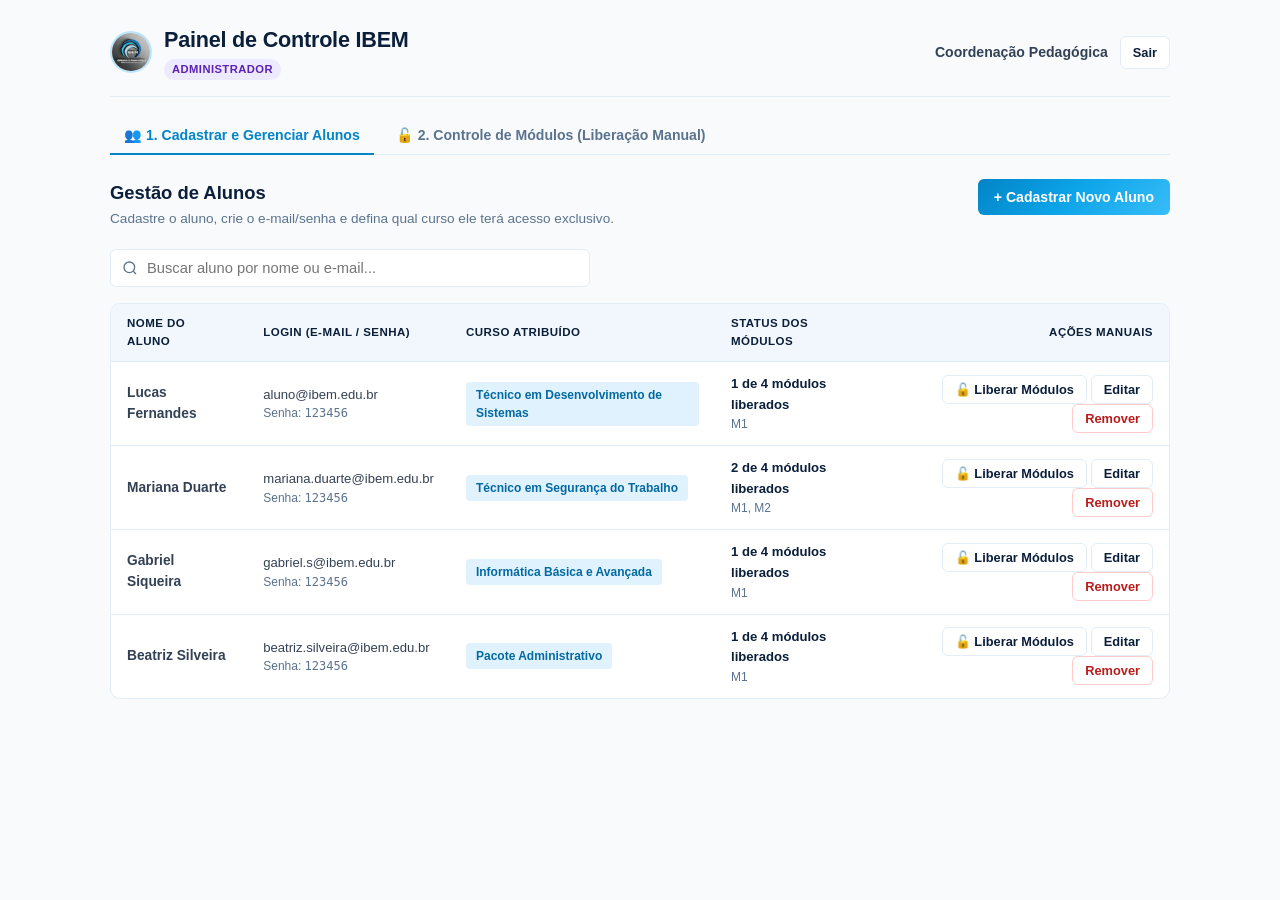
==== admin.html @ 56340902 "estrutura básica finalizada foi removida muitas partes do site. agora está mais leve. ainda e necess" ====
<!DOCTYPE html>
<html lang="pt-BR">
<head>
  <meta charset="UTF-8">
  <meta name="viewport" content="width=device-width, initial-scale=1.0">
  <title>Administração — IBEM Cursos e Profissões</title>
  <meta name="description" content="Painel de Controle e Gestão Exclusiva do Administrador IBEM.">
  <link rel="stylesheet" href="styles.css">
  <link rel="icon" type="image/jpeg" href="assets/logo-ibem.jpg">
</head>
<body>

  <!-- ESTRUTURA PRINCIPAL DO PAINEL DO ADMINISTRADOR -->
  <div class="app-layout">
    
    <!-- BARRA SUPERIOR DO SISTEMA COM LOGO E SAÍDA -->
    <header class="app-header">
      <div class="app-header-left">
        <a href="admin.html" style="display: flex; align-items: center; text-decoration: none;">
          <img src="assets/logo-ibem.jpg" alt="Logo IBEM" class="app-header-logo">
        </a>
        <div>
          <span class="app-title">Painel de Controle IBEM</span>
          <span class="role-badge role-admin">Administrador</span>
        </div>
      </div>
      <div class="app-header-right">
        <span class="user-name">Coordenação Pedagógica</span>
        <a href="index.html" class="btn btn-secondary btn-sm" title="Encerrar sessão">
          Sair
        </a>
      </div>
    </header>

    <!-- MENU DE NAVEGAÇÃO INTERNO COM APENAS AS 2 FUNÇÕES PRINCIPAIS -->
    <nav class="subnav" aria-label="Navegação Administrativa">
      <button type="button" class="subnav-tab active" data-tab="admin-alunos" id="tabAdminAlunos">
        👥 1. Cadastrar e Gerenciar Alunos
      </button>
      <button type="button" class="subnav-tab" data-tab="admin-modulos" id="tabAdminModulos">
        🔓 2. Controle de Módulos (Liberação Manual)
      </button>
    </nav>

    <!-- CONTEÚDO PRINCIPAL DO PAINEL -->
    <main class="content-body">

      <!-- ============================================================== -->
      <!-- FUNÇÃO 1: CADASTRO E GESTÃO DE ALUNOS                          -->
      <!-- ============================================================== -->
      <section class="tab-pane active" id="pane-admin-alunos" aria-labelledby="titleAlunos">
        <div class="pane-header">
          <div>
            <h2 class="pane-title" id="titleAlunos">Gestão de Alunos</h2>
            <p class="pane-desc">Cadastre o aluno, crie o e-mail/senha e defina qual curso ele terá acesso exclusivo.</p>
          </div>
          <button type="button" class="btn btn-primary" onclick="openStudentModal()" id="btnOpenNewStudent">
            + Cadastrar Novo Aluno
          </button>
        </div>

        <!-- Barra de Busca -->
        <div class="filter-bar">
          <div class="search-input-wrapper" style="max-width: 480px;">
            <svg class="search-icon" width="16" height="16" viewBox="0 0 24 24" fill="none" stroke="currentColor" stroke-width="2"><circle cx="11" cy="11" r="8"></circle><line x1="21" y1="21" x2="16.65" y2="16.65"></line></svg>
            <input type="text" class="form-input form-input-search" id="searchStudentInput" placeholder="Buscar aluno por nome ou e-mail..." oninput="filterStudents()">
          </div>
        </div>

        <!-- Tabela Limpa de Alunos -->
        <div class="table-container">
          <table class="data-table" id="studentsTable">
            <thead>
              <tr>
                <th>Nome do Aluno</th>
                <th>Login (E-mail / Senha)</th>
                <th>Curso Atribuído</th>
                <th>Status dos Módulos</th>
                <th class="text-right">Ações Manuais</th>
              </tr>
            </thead>
            <tbody id="studentsTableBody">
              <!-- Renderizado via JavaScript (app.js) -->
            </tbody>
          </table>
        </div>
      </section>

      <!-- ============================================================== -->
      <!-- FUNÇÃO 2: CONTROLE DE MÓDULOS E LIBERAÇÃO MANUAL (CADEADO)     -->
      <!-- ============================================================== -->
      <section class="tab-pane" id="pane-admin-modulos" aria-labelledby="titleModulos">
        <div class="pane-header">
          <div>
            <h2 class="pane-title" id="titleModulos">Controle Manual de Módulos</h2>
            <p class="pane-desc">
              Tire o cadeado da tela do aluno com um clique. A liberação é manual e reflete imediatamente no Dashboard do estudante.
            </p>
          </div>
          <button type="button" class="btn btn-secondary btn-sm" onclick="openLessonModal()" id="btnNewLesson">
            + Adicionar Nova Aula
          </button>
        </div>

        <!-- Grade de Liberação Manual por Aluno -->
        <div id="moduleControlContainer" class="module-control-grid">
          <!-- Renderizado via JavaScript (app.js) com botões "Liberar Módulo X para Aluno Y" -->
        </div>
      </section>

    </main>
  </div>

  <!-- MODAL: CADASTRAR OU EDITAR ALUNO (NOME, E-MAIL, SENHA E CURSO) -->
  <div class="modal-backdrop" id="studentModal" role="dialog" aria-modal="true" aria-labelledby="modalStudentTitle">
    <div class="modal-box" style="max-width: 500px;">
      <div class="modal-header">
        <h3 class="modal-title" id="modalStudentTitle">Cadastrar Novo Aluno</h3>
        <button type="button" class="btn-close" onclick="closeStudentModal()" aria-label="Fechar modal">✕</button>
      </div>
      <form id="studentForm" onsubmit="event.preventDefault(); saveStudent();">
        <input type="hidden" id="studentEditId">
        
        <div class="form-group">
          <label class="form-label" for="formStudentName">Nome Completo</label>
          <input type="text" id="formStudentName" class="form-input" required placeholder="Ex.: Lucas Fernandes da Silva">
        </div>
        
        <div class="form-group">
          <label class="form-label" for="formStudentEmail">E-mail de Acesso (Login)</label>
          <input type="email" id="formStudentEmail" class="form-input" required placeholder="Ex.: aluno@ibem.edu.br">
        </div>

        <div class="form-group">
          <label class="form-label" for="formStudentPassword">Senha de Acesso</label>
          <input type="text" id="formStudentPassword" class="form-input" required placeholder="Ex.: 123456" value="123456">
          <span style="font-size:0.75rem; color:var(--text-muted); margin-top:2px;">
            Defina uma senha simples para o aluno acessar a plataforma.
          </span>
        </div>

        <!-- SELEÇÃO OBRIGATÓRIA DO CURSO -->
        <div class="form-group">
          <label class="form-label" for="formStudentCourse">Curso que o Aluno Terá Acesso</label>
          <select id="formStudentCourse" class="form-select" onchange="onCourseSelectChanged()" required>
            <!-- Populado dinamicamente com cursos oficiais IBEM -->
          </select>
        </div>

        <!-- MÓDULOS LIBERADOS INICIALMENTE -->
        <div class="form-group">
          <label class="form-label">Módulos Liberados Inicialmente:</label>
          <div id="moduleCheckboxesContainer" class="checkboxes-module-list">
            <!-- Checkboxes dinâmicos do curso selecionado -->
          </div>
          <span style="font-size:0.75rem; color:var(--text-muted); margin-top:2px;">
            Módulos desmarcados aparecerão bloqueados com cadeado para o aluno até que você libere manualmente.
          </span>
        </div>

        <div class="modal-actions" style="margin-top:20px;">
          <button type="button" class="btn btn-secondary" onclick="closeStudentModal()">Cancelar</button>
          <button type="submit" class="btn btn-primary" id="btnSaveStudent">Salvar Matrícula</button>
        </div>
      </form>
    </div>
  </div>

  <!-- MODAL: ADICIONAR NOVA AULA (ADMIN) -->
  <div class="modal-backdrop" id="lessonModal" role="dialog" aria-modal="true" aria-labelledby="modalLessonTitle">
    <div class="modal-box" style="max-width: 460px;">
      <div class="modal-header">
        <h3 class="modal-title" id="modalLessonTitle">Adicionar Nova Aula</h3>
        <button type="button" class="btn-close" onclick="closeLessonModal()" aria-label="Fechar modal">✕</button>
      </div>
      <form id="lessonForm" onsubmit="event.preventDefault(); saveLesson();">
        <div class="form-group">
          <label class="form-label" for="formLessonCourse">Curso:</label>
          <select id="formLessonCourse" class="form-select" required>
            <!-- Populado dinamicamente -->
          </select>
        </div>
        <div class="form-group">
          <label class="form-label" for="formLessonModule">Módulo do Curso:</label>
          <select id="formLessonModule" class="form-select" required>
            <option value="1">Módulo 1</option>
            <option value="2">Módulo 2</option>
            <option value="3">Módulo 3</option>
            <option value="4">Módulo 4</option>
          </select>
        </div>
        <div class="form-group">
          <label class="form-label" for="formLessonTitle">Título da Aula:</label>
          <input type="text" id="formLessonTitle" class="form-input" required placeholder="Ex.: Aula 5: Técnicas Avançadas e Prática">
        </div>
        <div class="form-group">
          <label class="form-label" for="formLessonDuration">Duração Estimada:</label>
          <input type="text" id="formLessonDuration" class="form-input" required placeholder="Ex.: 20 min" value="20 min">
        </div>
        <div class="modal-actions">
          <button type="button" class="btn btn-secondary" onclick="closeLessonModal()">Cancelar</button>
          <button type="submit" class="btn btn-primary">Cadastrar Aula</button>
        </div>
      </form>
    </div>
  </div>

  <!-- TOAST / NOTIFICAÇÃO -->
  <div class="toast-container" id="toastContainer" aria-live="polite"></div>

  <script src="app.js"></script>
</body>
</html>
---- styles.css ----
/* ==========================================================================
   DESIGN SYSTEM OFICIAL — IBEM CURSOS E PROFISSÕES
   "Pensou em cursos, pense IBEM, faça IBEM"
   Cores: Azul Oceano (#0284c7), Azul Ciano (#0ea5e9), Azul Gelo (#e0f2fe),
   Grafite Metálico (#1e293b) e Branco Puro (#ffffff).
   Foco rigoroso: Usabilidade, Legibilidade, Minimalismo e Fundos Limpos.
   ========================================================================== */

:root {
  /* Paleta Oficial Extraída da Logo IBEM */
  --ibem-navy: #0b1f3a;            /* Títulos de alta ênfase (azul meia-noite profundo) */
  --ibem-blue-deep: #0369a1;       /* Arco externo: Azul oceano intenso */
  --ibem-blue-primary: #0284c7;    /* Azul principal das ações e marca */
  --ibem-blue-cyan: #0ea5e9;       /* Arco intermediário: Ciano vibrante */
  --ibem-blue-light: #38bdf8;      /* Arco interno: Azul celeste límpido */
  --ibem-blue-ice: #e0f2fe;        /* Fundo de tags e destaques suaves */
  --ibem-blue-subtle: #f0f7fd;     /* Fundo de seções e tabelas */
  
  /* Gradiente das 3 Ondas da Logo IBEM */
  --ibem-gradient: linear-gradient(135deg, #0284c7 0%, #0ea5e9 50%, #38bdf8 100%);
  --ibem-gradient-subtle: linear-gradient(180deg, #f0f7fd 0%, #ffffff 100%);

  /* Superfícies e Fundos Limpos */
  --bg-page: #f8fafc;              /* Fundo geral neutro e limpo */
  --bg-surface: #ffffff;           /* Superfície de cards e caixas */
  --bg-subtle: #f1f7fc;            /* Fundo suave para descanso visual */
  --bg-hover: #e2effa;
  
  /* Bordas Sutis */
  --border-light: #e1edf7;         /* Linhas finas e discretas */
  --border-focus: #0284c7;         /* Borda de foco nos campos */
  --border-active: #bae6fd;

  /* Escala Tipográfica de Alto Contraste */
  --text-main: #0c2340;            /* Leitura de alto contraste */
  --text-body: #334155;            /* Texto corrido sem fadiga ocular */
  --text-muted: #5b738e;           /* Metadados e legendas */
  --text-light: #94a3b8;

  /* Cores de Ação e Feedback */
  --color-primary: #0284c7;
  --color-primary-hover: #0369a1;
  --color-action: #0ea5e9;
  
  --color-success: #059669;
  --color-success-bg: #ecfdf5;
  --color-success-border: #a7f3d0;

  --color-warning: #b45309;
  --color-warning-bg: #fffbeb;
  --color-warning-border: #fde68a;

  --color-danger: #b91c1c;
  --color-danger-bg: #fef2f2;
  --color-danger-border: #fecaca;

  /* Espaçamentos e Geometria */
  --radius-sm: 4px;
  --radius-md: 6px;
  --radius-lg: 10px;
  --radius-full: 9999px;

  /* Tipografia */
  --font-sans: -apple-system, BlinkMacSystemFont, "Segoe UI", Roboto, "Helvetica Neue", Arial, sans-serif;
  --font-mono: ui-monospace, SFMono-Regular, Menlo, Monaco, Consolas, monospace;
}

/* Reset e Configuração Básica */
*, *::before, *::after {
  box-sizing: border-box;
  margin: 0;
  padding: 0;
}

body {
  font-family: var(--font-sans);
  background-color: var(--bg-page);
  color: var(--text-body);
  line-height: 1.5;
  min-height: 100vh;
  -webkit-font-smoothing: antialiased;
  -moz-osx-font-smoothing: grayscale;
}

/* ==========================================================================
   1. PÁGINA DE LOGIN (INDEX.HTML)
   ========================================================================== */
.login-page-body {
  display: flex;
  align-items: center;
  justify-content: center;
  background: radial-gradient(circle at 50% 30%, #f0f7fe 0%, #f8fafc 70%);
}

.login-wrapper {
  display: flex;
  align-items: center;
  justify-content: center;
  width: 100%;
  padding: 32px 16px;
}

.login-card {
  width: 100%;
  max-width: 400px;
  background-color: var(--bg-surface);
  border: 1px solid var(--border-light);
  border-radius: var(--radius-lg);
  padding: 36px 32px;
  box-shadow: 0 8px 24px rgba(2, 132, 199, 0.06);
}

.login-header {
  margin-bottom: 24px;
  text-align: center;
}

.login-logo-wrapper {
  display: inline-flex;
  align-items: center;
  justify-content: center;
  margin-bottom: 12px;
}

.login-logo-img {
  width: 96px;
  height: 96px;
  border-radius: 50%;
  object-fit: cover;
  border: 3px solid #ffffff;
  box-shadow: 0 4px 14px rgba(2, 132, 199, 0.15);
}

.brand-subtitle-tag {
  display: inline-block;
  font-size: 0.72rem;
  font-weight: 700;
  letter-spacing: 0.1em;
  text-transform: uppercase;
  color: var(--ibem-blue-deep);
  background-color: var(--ibem-blue-ice);
  padding: 3px 10px;
  border-radius: var(--radius-full);
  margin-bottom: 8px;
}

.login-title {
  font-size: 1.35rem;
  font-weight: 700;
  color: var(--ibem-navy);
  letter-spacing: -0.02em;
  margin-bottom: 4px;
}

.login-slogan {
  font-size: 0.8rem;
  font-style: italic;
  color: var(--text-muted);
}

.login-form {
  display: flex;
  flex-direction: column;
  gap: 16px;
}

.form-group {
  display: flex;
  flex-direction: column;
  gap: 6px;
}

.label-with-link {
  display: flex;
  justify-content: space-between;
  align-items: center;
}

.form-label {
  font-size: 0.84rem;
  font-weight: 600;
  color: var(--text-main);
}

.form-input {
  width: 100%;
  padding: 10px 14px;
  font-size: 0.92rem;
  font-family: inherit;
  color: var(--text-main);
  background-color: #ffffff;
  border: 1px solid var(--border-light);
  border-radius: var(--radius-md);
  transition: border-color 0.15s ease, box-shadow 0.15s ease;
}

.form-input:focus {
  outline: none;
  border-color: var(--ibem-blue-primary);
  box-shadow: 0 0 0 3px rgba(2, 132, 199, 0.15);
}

.form-select {
  padding: 9px 12px;
  font-size: 0.88rem;
  font-family: inherit;
  color: var(--text-main);
  background-color: #ffffff;
  border: 1px solid var(--border-light);
  border-radius: var(--radius-md);
  cursor: pointer;
}

.form-select:focus {
  outline: none;
  border-color: var(--ibem-blue-primary);
}

.text-link {
  font-size: 0.78rem;
  color: var(--ibem-blue-primary);
  text-decoration: none;
  font-weight: 500;
}

.text-link:hover {
  color: var(--ibem-blue-deep);
  text-decoration: underline;
}

/* ==========================================================================
   BOTÕES GLOBAIS
   ========================================================================== */
.btn {
  display: inline-flex;
  align-items: center;
  justify-content: center;
  gap: 8px;
  padding: 10px 16px;
  font-size: 0.88rem;
  font-weight: 600;
  border-radius: var(--radius-md);
  cursor: pointer;
  border: 1px solid transparent;
  transition: all 0.15s ease;
  font-family: inherit;
  text-decoration: none;
}

.btn-primary {
  background: var(--ibem-gradient);
  color: #ffffff;
  border: none;
}

.btn-primary:hover:not(:disabled) {
  background: linear-gradient(135deg, #0369a1 0%, #0284c7 60%, #0ea5e9 100%);
  box-shadow: 0 3px 10px rgba(2, 132, 199, 0.3);
}

.btn-primary:disabled {
  background: #cbd5e1;
  color: #64748b;
  cursor: not-allowed;
  box-shadow: none;
}

.btn-secondary {
  background-color: #ffffff;
  color: var(--ibem-navy);
  border-color: var(--border-light);
}

.btn-secondary:hover {
  background-color: var(--bg-subtle);
  border-color: var(--border-active);
  color: var(--ibem-blue-deep);
}

.btn-sm {
  padding: 6px 12px;
  font-size: 0.8rem;
}

.btn-block {
  width: 100%;
}

.btn-danger-outline {
  background-color: transparent;
  color: var(--color-danger);
  border-color: var(--color-danger-border);
}

.btn-danger-outline:hover {
  background-color: var(--color-danger-bg);
}

/* TEXTO AUXILIAR OBRIGATÓRIO CONFORME ESPECIFICAÇÃO */
.login-helper-box {
  margin-top: 20px;
  padding: 12px 14px;
  background-color: var(--ibem-blue-ice);
  border: 1px solid var(--border-active);
  border-radius: var(--radius-md);
  display: flex;
  align-items: flex-start;
  gap: 10px;
}

.icon-info {
  flex-shrink: 0;
  margin-top: 2px;
  color: var(--ibem-blue-deep);
}

.helper-text {
  font-size: 0.82rem;
  line-height: 1.4;
  color: var(--ibem-navy);
  font-weight: 500;
}

/* Atalhos Rápidos Demo */
.quick-access-box {
  margin-top: 24px;
  padding-top: 16px;
  border-top: 1px dashed var(--border-light);
}

.quick-title {
  display: block;
  font-size: 0.75rem;
  color: var(--text-muted);
  margin-bottom: 8px;
  text-align: center;
}

.quick-actions {
  display: flex;
  gap: 8px;
}

.btn-chip {
  flex: 1;
  padding: 7px 8px;
  font-size: 0.78rem;
  background-color: #ffffff;
  border: 1px solid var(--border-light);
  border-radius: var(--radius-sm);
  color: var(--text-body);
  font-weight: 500;
  cursor: pointer;
  transition: all 0.15s ease;
  display: inline-flex;
  align-items: center;
  justify-content: center;
}

.btn-chip:hover {
  background-color: var(--bg-subtle);
  border-color: var(--ibem-blue-light);
  color: var(--ibem-blue-deep);
}

/* ==========================================================================
   LAYOUT COMUM (ADMIN.HTML & ALUNO.HTML)
   ========================================================================== */
.app-layout {
  max-width: 1100px;
  margin: 0 auto;
  padding: 24px 20px 48px;
  width: 100%;
}

.app-header {
  display: flex;
  align-items: center;
  justify-content: space-between;
  padding-bottom: 16px;
  margin-bottom: 20px;
  border-bottom: 1px solid var(--border-light);
}

.app-header-left {
  display: flex;
  align-items: center;
  gap: 12px;
}

.app-header-logo {
  width: 42px;
  height: 42px;
  border-radius: 50%;
  object-fit: cover;
  border: 2px solid var(--border-active);
}

.app-title {
  font-size: 1.35rem;
  font-weight: 700;
  color: var(--ibem-navy);
  letter-spacing: -0.01em;
  display: block;
}

.role-badge {
  font-size: 0.7rem;
  font-weight: 700;
  padding: 2px 8px;
  border-radius: var(--radius-full);
  text-transform: uppercase;
  letter-spacing: 0.04em;
  display: inline-block;
}

.role-admin {
  background-color: #ede9fe;
  color: #5b21b6;
}

.role-student {
  background-color: var(--ibem-blue-ice);
  color: var(--ibem-blue-deep);
}

.app-header-right {
  display: flex;
  align-items: center;
  gap: 12px;
}

.user-name {
  font-size: 0.88rem;
  color: var(--text-body);
  font-weight: 600;
}

/* Subnav de Abas Internas (Admin) */
.subnav {
  display: flex;
  gap: 8px;
  border-bottom: 1px solid var(--border-light);
  margin-bottom: 24px;
}

.subnav-tab {
  background: none;
  border: none;
  border-bottom: 2px solid transparent;
  padding: 10px 14px;
  font-size: 0.88rem;
  font-weight: 600;
  color: var(--text-muted);
  cursor: pointer;
  display: inline-flex;
  align-items: center;
  gap: 8px;
  transition: all 0.15s ease;
  margin-bottom: -1px;
}

.subnav-tab:hover {
  color: var(--ibem-blue-primary);
}

.subnav-tab.active {
  color: var(--ibem-blue-primary);
  border-bottom-color: var(--ibem-blue-primary);
  font-weight: 700;
}

.badge-count {
  background-color: var(--color-warning-bg);
  color: var(--color-warning);
  border: 1px solid var(--color-warning-border);
  font-size: 0.72rem;
  padding: 1px 6px;
  border-radius: var(--radius-full);
  font-weight: 600;
}

/* Painéis de Conteúdo das Abas do Admin */
.tab-pane {
  display: none;
}

.tab-pane.active {
  display: block;
}

.pane-header {
  display: flex;
  align-items: flex-start;
  justify-content: space-between;
  margin-bottom: 20px;
  gap: 16px;
  flex-wrap: wrap;
}

.pane-title {
  font-size: 1.15rem;
  font-weight: 700;
  color: var(--ibem-navy);
  margin-bottom: 2px;
}

.pane-desc {
  font-size: 0.85rem;
  color: var(--text-muted);
}

/* ==========================================================================
   2. ÁREA DO ADMINISTRADOR (ADMIN.HTML) — TABELAS E COMPONENTES
   ========================================================================== */
.filter-bar {
  display: flex;
  gap: 12px;
  margin-bottom: 16px;
  flex-wrap: wrap;
}

.search-input-wrapper {
  position: relative;
  flex: 1;
  min-width: 240px;
}

.search-icon {
  position: absolute;
  left: 12px;
  top: 50%;
  transform: translateY(-50%);
  color: var(--text-muted);
}

.form-input-search {
  padding-left: 36px;
}

/* Tabelas Limpas de Alta Leitura */
.table-container {
  background-color: var(--bg-surface);
  border: 1px solid var(--border-light);
  border-radius: var(--radius-lg);
  overflow-x: auto;
}

.data-table {
  width: 100%;
  border-collapse: collapse;
  text-align: left;
  font-size: 0.86rem;
}

.data-table th {
  background-color: var(--bg-subtle);
  color: var(--ibem-navy);
  font-weight: 600;
  padding: 11px 16px;
  border-bottom: 1px solid var(--border-light);
  text-transform: uppercase;
  font-size: 0.72rem;
  letter-spacing: 0.04em;
}

.data-table td {
  padding: 12px 16px;
  border-bottom: 1px solid var(--border-light);
  color: var(--text-body);
  vertical-align: middle;
}

.data-table tr:last-child td {
  border-bottom: none;
}

.data-table tr:hover td {
  background-color: #f8fbfe;
}

.text-right {
  text-align: right;
}

.status-tag {
  display: inline-block;
  font-size: 0.72rem;
  font-weight: 600;
  padding: 2px 8px;
  border-radius: var(--radius-full);
}

.status-active {
  background-color: var(--color-success-bg);
  color: var(--color-success);
  border: 1px solid var(--color-success-border);
}

.status-pending {
  background-color: var(--color-warning-bg);
  color: var(--color-warning);
  border: 1px solid var(--color-warning-border);
}

/* Gestão de Conteúdo: Acordeão de Módulos */
.modules-accordion {
  display: flex;
  flex-direction: column;
  gap: 12px;
}

.module-card {
  background-color: var(--bg-surface);
  border: 1px solid var(--border-light);
  border-radius: var(--radius-lg);
  overflow: hidden;
}

.module-card-header {
  padding: 14px 18px;
  display: flex;
  align-items: center;
  justify-content: space-between;
  background-color: #ffffff;
  cursor: pointer;
  user-select: none;
}

.module-card-header:hover {
  background-color: var(--bg-subtle);
}

.module-card-title-group {
  display: flex;
  align-items: center;
  gap: 12px;
}

.module-order-badge {
  font-size: 0.75rem;
  font-weight: 700;
  color: var(--ibem-blue-deep);
  background-color: var(--ibem-blue-ice);
  padding: 3px 8px;
  border-radius: var(--radius-sm);
}

.module-title-text {
  font-size: 0.95rem;
  font-weight: 700;
  color: var(--ibem-navy);
}

.module-card-actions {
  display: flex;
  align-items: center;
  gap: 8px;
}

.module-lessons-list {
  border-top: 1px solid var(--border-light);
  background-color: #fafcfe;
  padding: 12px 18px;
  display: flex;
  flex-direction: column;
  gap: 8px;
}

.lesson-item-row {
  display: flex;
  align-items: center;
  justify-content: space-between;
  padding: 8px 12px;
  background-color: #ffffff;
  border: 1px solid var(--border-light);
  border-radius: var(--radius-md);
  font-size: 0.85rem;
}

.lesson-left {
  display: flex;
  align-items: center;
  gap: 10px;
}

.lesson-type-badge {
  font-size: 0.7rem;
  font-weight: 600;
  padding: 2px 6px;
  border-radius: var(--radius-sm);
  background-color: var(--ibem-blue-ice);
  color: var(--ibem-blue-deep);
}

.lesson-title-text {
  color: var(--text-main);
  font-weight: 600;
}

.lesson-duration {
  font-size: 0.78rem;
  color: var(--text-muted);
}

/* Painel de Liberação por Turma */
.batch-release-box {
  margin-top: 24px;
  padding: 20px;
  background-color: var(--bg-surface);
  border: 1px solid var(--border-light);
  border-radius: var(--radius-lg);
}

.box-title {
  font-size: 0.95rem;
  font-weight: 700;
  color: var(--ibem-navy);
  margin-bottom: 4px;
}

.box-desc {
  font-size: 0.82rem;
  color: var(--text-muted);
  margin-bottom: 16px;
}

.batch-release-form {
  display: flex;
  gap: 16px;
  align-items: flex-end;
  flex-wrap: wrap;
}

.inline-group {
  flex: 1;
  min-width: 200px;
}

/* ==========================================================================
   3. ÁREA DO ALUNO (ALUNO.HTML)
   ========================================================================== */
.metric-card-grid {
  display: grid;
  grid-template-columns: 2fr 1fr 1fr;
  gap: 16px;
  margin-bottom: 24px;
}

@media (max-width: 768px) {
  .metric-card-grid {
    grid-template-columns: 1fr;
  }
}

.metric-card {
  background-color: var(--bg-surface);
  border: 1px solid var(--border-light);
  border-radius: var(--radius-lg);
  padding: 20px;
  display: flex;
  flex-direction: column;
  justify-content: space-between;
}

.metric-label {
  font-size: 0.78rem;
  font-weight: 600;
  color: var(--ibem-blue-deep);
  text-transform: uppercase;
  letter-spacing: 0.04em;
  margin-bottom: 8px;
  display: block;
}

.metric-number-row {
  display: flex;
  align-items: baseline;
  gap: 10px;
  margin-bottom: 14px;
}

.metric-value {
  font-size: 2.2rem;
  font-weight: 800;
  color: var(--ibem-navy);
  line-height: 1;
  letter-spacing: -0.03em;
}

.metric-value-sm {
  font-size: 1.4rem;
  font-weight: 700;
  color: var(--ibem-navy);
  line-height: 1.2;
}

.metric-caption {
  font-size: 0.82rem;
  color: var(--text-muted);
}

.metric-subtext {
  font-size: 0.78rem;
  color: var(--text-muted);
  margin-top: 6px;
}

.text-warning {
  color: var(--color-warning);
}

/* Barra de Progresso com o Degradê das Ondas IBEM */
.progress-bar-track {
  width: 100%;
  height: 8px;
  background-color: var(--bg-subtle);
  border-radius: var(--radius-full);
  overflow: hidden;
}

.progress-bar-fill {
  height: 100%;
  background: var(--ibem-gradient);
  border-radius: var(--radius-full);
  transition: width 0.4s ease;
}

.mt-1 {
  margin-top: 8px;
}

/* Seções Gerais */
.section-box {
  background-color: var(--bg-surface);
  border: 1px solid var(--border-light);
  border-radius: var(--radius-lg);
  padding: 24px;
  margin-bottom: 24px;
}

.section-header {
  margin-bottom: 18px;
}

.section-header.flex-between {
  display: flex;
  align-items: flex-start;
  justify-content: space-between;
  gap: 16px;
  flex-wrap: wrap;
}

.section-title-wrapper {
  display: flex;
  align-items: center;
  gap: 8px;
}

.section-title {
  font-size: 1.1rem;
  font-weight: 700;
  color: var(--ibem-navy);
}

.section-desc {
  font-size: 0.84rem;
  color: var(--text-muted);
  margin-top: 2px;
}

/* Seção de Alertas e Pendências */
.alert-section {
  border-left: 4px solid var(--color-warning);
}

.icon-alert {
  color: var(--color-warning);
}

.pill-badge {
  font-size: 0.75rem;
  font-weight: 600;
  background-color: var(--color-warning-bg);
  color: var(--color-warning);
  padding: 3px 8px;
  border-radius: var(--radius-full);
  border: 1px solid var(--color-warning-border);
}

.pending-grid {
  display: grid;
  grid-template-columns: 1fr 1fr;
  gap: 14px;
}

@media (max-width: 768px) {
  .pending-grid {
    grid-template-columns: 1fr;
  }
}

.pending-item {
  background-color: #fafcfe;
  border: 1px solid var(--border-light);
  border-radius: var(--radius-md);
  padding: 14px 16px;
  display: flex;
  flex-direction: column;
  gap: 10px;
}

.pending-badge {
  align-self: flex-start;
  font-size: 0.7rem;
  font-weight: 700;
  text-transform: uppercase;
  padding: 2px 6px;
  border-radius: var(--radius-sm);
  letter-spacing: 0.03em;
}

.badge-class {
  background-color: var(--ibem-blue-ice);
  color: var(--ibem-blue-deep);
}

.badge-exam {
  background-color: #fef3c7;
  color: #92400e;
}

.pending-title {
  font-size: 0.92rem;
  font-weight: 600;
  color: var(--text-main);
  line-height: 1.35;
}

.pending-meta {
  font-size: 0.78rem;
  color: var(--text-muted);
  margin-top: 2px;
}

/* Trilha de Aprendizado */
.learning-track {
  display: flex;
  flex-direction: column;
  gap: 12px;
  margin-bottom: 24px;
}

.track-card {
  display: flex;
  align-items: center;
  gap: 16px;
  padding: 16px 20px;
  background-color: #ffffff;
  border: 1px solid var(--border-light);
  border-radius: var(--radius-md);
  transition: border-color 0.15s ease;
}

.track-card:hover {
  border-color: var(--border-active);
}

.track-card.status-completed {
  border-left: 3px solid var(--color-success);
}

.track-card.status-in-progress {
  border-left: 3px solid var(--ibem-blue-primary);
  background-color: #fbfcfe;
}

.track-card.status-locked {
  opacity: 0.75;
  background-color: #f8fafc;
}

.track-status-icon {
  width: 36px;
  height: 36px;
  border-radius: 50%;
  display: flex;
  align-items: center;
  justify-content: center;
  flex-shrink: 0;
}

.check-icon {
  background-color: var(--color-success-bg);
  color: var(--color-success);
}

.play-icon {
  background-color: var(--ibem-blue-ice);
  color: var(--ibem-blue-primary);
}

.lock-icon {
  background-color: var(--bg-subtle);
  color: var(--text-muted);
}

.track-details {
  flex: 1;
}

.track-badge-row {
  display: flex;
  align-items: center;
  gap: 8px;
  margin-bottom: 3px;
}

.track-step {
  font-size: 0.75rem;
  font-weight: 700;
  color: var(--ibem-blue-deep);
  text-transform: uppercase;
}

.badge-status-completed {
  font-size: 0.7rem;
  color: var(--color-success);
  font-weight: 600;
}

.badge-status-progress {
  font-size: 0.7rem;
  color: var(--ibem-blue-primary);
  font-weight: 700;
}

.badge-status-locked {
  font-size: 0.7rem;
  color: var(--text-muted);
}

.track-title {
  font-size: 0.98rem;
  font-weight: 700;
  color: var(--ibem-navy);
  margin-bottom: 2px;
}

.track-meta {
  font-size: 0.8rem;
  color: var(--text-muted);
}

.track-action {
  flex-shrink: 0;
}

.locked-hint {
  font-size: 0.78rem;
  color: var(--text-muted);
}

/* Botão de Solicitação do Próximo Módulo */
.request-release-container {
  padding-top: 16px;
  border-top: 1px dashed var(--border-light);
}

.request-box {
  display: flex;
  align-items: center;
  justify-content: space-between;
  padding: 16px 20px;
  background-color: var(--bg-subtle);
  border: 1px solid var(--border-light);
  border-radius: var(--radius-md);
  gap: 16px;
  flex-wrap: wrap;
}

.request-box.active-state {
  background-color: var(--ibem-blue-ice);
  border-color: var(--border-active);
}

.request-title {
  font-size: 0.92rem;
  font-weight: 700;
  color: var(--ibem-navy);
}

.request-desc {
  font-size: 0.8rem;
  color: var(--text-muted);
  margin-top: 2px;
}

.btn-text-action {
  background: none;
  border: none;
  font-size: 0.78rem;
  color: var(--ibem-blue-primary);
  cursor: pointer;
  text-decoration: underline;
  padding: 4px;
  font-weight: 600;
}

.btn-text-action:hover {
  color: var(--ibem-blue-deep);
}

/* ==========================================================================
   4. SALA DE AULA INTERATIVA (AULA.HTML)
   ========================================================================== */
.classroom-page-body {
  background-color: #ffffff;
}

.classroom-layout {
  display: flex;
  flex-direction: column;
  min-height: 100vh;
  background-color: #ffffff;
}

.classroom-navbar {
  padding: 12px 24px;
  border-bottom: 1px solid var(--border-light);
  display: flex;
  align-items: center;
  justify-content: space-between;
  background-color: #ffffff;
  position: sticky;
  top: 0;
  z-index: 10;
}

.classroom-nav-left {
  display: flex;
  align-items: center;
  gap: 12px;
}

.classroom-bar-logo {
  width: 32px;
  height: 32px;
  border-radius: 50%;
  object-fit: cover;
  border: 1.5px solid var(--border-active);
}

.btn-icon {
  background: none;
  border: 1px solid var(--border-light);
  border-radius: var(--radius-md);
  padding: 6px;
  cursor: pointer;
  color: var(--text-body);
  display: flex;
  align-items: center;
  justify-content: center;
  text-decoration: none;
}

.btn-icon:hover {
  background-color: var(--bg-subtle);
  border-color: var(--border-active);
  color: var(--ibem-blue-primary);
}

.classroom-crumbs {
  font-size: 0.88rem;
  display: flex;
  align-items: center;
  gap: 8px;
}

.crumb-module {
  color: var(--text-muted);
}

.crumb-separator {
  color: var(--text-light);
}

.crumb-lesson {
  font-weight: 700;
  color: var(--ibem-navy);
}

.classroom-nav-right {
  display: flex;
  align-items: center;
  gap: 8px;
}

.classroom-grid {
  display: grid;
  grid-template-columns: 1fr 360px; /* 70% / 30% */
  flex: 1;
}

@media (max-width: 960px) {
  .classroom-grid {
    grid-template-columns: 1fr;
  }
}

/* 70% Área Principal de Conteúdo */
.classroom-main-content {
  padding: 24px 32px 64px;
  max-width: 860px;
  margin: 0 auto;
  width: 100%;
}

.player-container {
  background-color: var(--ibem-navy);
  border-radius: var(--radius-md);
  overflow: hidden;
  margin-bottom: 28px;
  box-shadow: 0 4px 16px rgba(11, 31, 58, 0.15);
}

.video-placeholder {
  aspect-ratio: 16 / 9;
  background: radial-gradient(circle at 50% 50%, #1e293b 0%, #0b1f3a 100%);
  position: relative;
  display: flex;
  align-items: center;
  justify-content: center;
  cursor: pointer;
}

.video-play-btn {
  width: 64px;
  height: 64px;
  background-color: rgba(255, 255, 255, 0.95);
  color: var(--ibem-blue-primary);
  border-radius: 50%;
  display: flex;
  align-items: center;
  justify-content: center;
  transition: transform 0.15s ease, background-color 0.15s ease;
  box-shadow: 0 4px 14px rgba(2, 132, 199, 0.35);
}

.video-play-btn:hover {
  transform: scale(1.08);
  background-color: #ffffff;
}

.video-overlay-info {
  position: absolute;
  bottom: 12px;
  left: 16px;
  right: 16px;
  display: flex;
  justify-content: space-between;
  color: #e2e8f0;
  font-size: 0.8rem;
  font-family: var(--font-mono);
}

.player-controls-bar {
  background-color: #08162b;
  padding: 8px 16px;
  display: flex;
  justify-content: space-between;
  align-items: center;
}

.btn-control {
  background: transparent;
  border: 1px solid #1e3a5f;
  color: #bae6fd;
  font-size: 0.75rem;
  padding: 4px 10px;
  border-radius: var(--radius-sm);
  cursor: pointer;
  margin-right: 6px;
  font-family: inherit;
}

.btn-control:hover {
  background-color: #1e3a5f;
  color: #ffffff;
}

/* Tipografia e Leitura Confortável */
.lesson-article {
  margin-top: 16px;
}

.article-title {
  font-size: 1.6rem;
  font-weight: 800;
  color: var(--ibem-navy);
  letter-spacing: -0.02em;
  line-height: 1.25;
  margin-bottom: 8px;
}

.article-meta {
  font-size: 0.82rem;
  color: var(--text-muted);
  display: flex;
  gap: 8px;
  align-items: center;
  margin-bottom: 24px;
  padding-bottom: 16px;
  border-bottom: 1px solid var(--border-light);
}

.article-body {
  font-size: 1rem;
  line-height: 1.75;
  color: var(--text-body);
}

.article-body p {
  margin-bottom: 18px;
}

.styled-list {
  padding-left: 20px;
  margin-bottom: 20px;
  display: flex;
  flex-direction: column;
  gap: 10px;
}

.styled-list li {
  line-height: 1.6;
}

.quote-box {
  padding: 16px 20px;
  background-color: var(--ibem-blue-subtle);
  border-left: 3px solid var(--ibem-blue-primary);
  border-radius: 0 var(--radius-md) var(--radius-md) 0;
  font-style: italic;
  color: var(--ibem-navy);
  margin: 24px 0;
  font-weight: 500;
}

/* 30% Coluna Dedicada para Quizzes e Interações Rápidas */
.classroom-interactive-sidebar {
  border-left: 1px solid var(--border-light);
  background-color: #fafcfe;
  padding: 24px 20px;
  overflow-y: auto;
}

.sidebar-header {
  display: flex;
  align-items: center;
  justify-content: space-between;
  margin-bottom: 20px;
  padding-bottom: 12px;
  border-bottom: 1px solid var(--border-light);
}

.sidebar-badge {
  font-size: 0.68rem;
  font-weight: 700;
  text-transform: uppercase;
  color: var(--ibem-blue-deep);
  letter-spacing: 0.04em;
  display: block;
}

.sidebar-title {
  font-size: 1.05rem;
  font-weight: 700;
  color: var(--ibem-navy);
}

.quiz-score {
  font-size: 0.78rem;
  font-weight: 700;
  background-color: #ffffff;
  border: 1px solid var(--border-active);
  padding: 3px 8px;
  border-radius: var(--radius-full);
  color: var(--ibem-blue-deep);
}

.quiz-container {
  display: flex;
  flex-direction: column;
  gap: 16px;
}

.interactive-card {
  background-color: #ffffff;
  border: 1px solid var(--border-light);
  border-radius: var(--radius-md);
  padding: 16px;
  display: flex;
  flex-direction: column;
  gap: 12px;
}

.interactive-card.answered-correct {
  border-color: var(--color-success-border);
  background-color: #fdfffe;
}

.interactive-card.answered-wrong {
  border-color: var(--color-danger-border);
  background-color: #fffdfd;
}

.card-badge-row {
  display: flex;
  justify-content: space-between;
  align-items: center;
}

.card-type-tag {
  font-size: 0.72rem;
  font-weight: 700;
  color: var(--ibem-blue-deep);
  text-transform: uppercase;
}

.status-pill {
  font-size: 0.7rem;
  padding: 1px 6px;
  border-radius: var(--radius-sm);
  background-color: var(--bg-subtle);
  color: var(--text-muted);
  font-weight: 600;
}

.card-question {
  font-size: 0.88rem;
  font-weight: 600;
  color: var(--text-main);
  line-height: 1.4;
}

/* Opções de Resposta */
.tf-options, .mc-options {
  display: flex;
  flex-direction: column;
  gap: 8px;
}

.btn-option {
  width: 100%;
  padding: 8px 12px;
  font-size: 0.82rem;
  text-align: left;
  background-color: #ffffff;
  border: 1px solid var(--border-light);
  border-radius: var(--radius-sm);
  color: var(--text-body);
  cursor: pointer;
  transition: all 0.15s ease;
  font-family: inherit;
}

.btn-option:hover {
  background-color: var(--bg-subtle);
  border-color: var(--ibem-blue-light);
}

.btn-option.selected-correct {
  background-color: var(--color-success-bg);
  border-color: var(--color-success);
  color: var(--color-success);
  font-weight: 600;
}

.btn-option.selected-wrong {
  background-color: var(--color-danger-bg);
  border-color: var(--color-danger);
  color: var(--color-danger);
}

.feedback-box {
  display: none;
  font-size: 0.78rem;
  line-height: 1.4;
  padding: 8px 10px;
  border-radius: var(--radius-sm);
}

.feedback-box.show {
  display: block;
}

.feedback-box.correct {
  background-color: var(--color-success-bg);
  color: var(--color-success);
  border: 1px solid var(--color-success-border);
}

.feedback-box.wrong {
  background-color: var(--color-danger-bg);
  color: var(--color-danger);
  border: 1px solid var(--color-danger-border);
}

/* Card de Associação Rápida */
.match-desc {
  font-size: 0.78rem;
  color: var(--text-muted);
}

.match-game {
  display: flex;
  flex-direction: column;
  gap: 8px;
}

.match-term-row {
  display: flex;
  align-items: center;
  justify-content: space-between;
  gap: 8px;
  padding: 8px 10px;
  background-color: var(--bg-subtle);
  border-radius: var(--radius-sm);
  font-size: 0.8rem;
}

.match-term {
  font-weight: 600;
  color: var(--text-main);
}

.btn-match {
  font-size: 0.75rem;
  padding: 4px 8px;
  background-color: #ffffff;
  border: 1px solid var(--border-light);
  border-radius: var(--radius-sm);
  color: var(--ibem-blue-primary);
  cursor: pointer;
  font-weight: 500;
}

.btn-match.matched {
  background-color: var(--color-success-bg);
  color: var(--color-success);
  border-color: var(--color-success-border);
  font-weight: 600;
  cursor: default;
}

/* ==========================================================================
   MODAIS E TOASTS
   ========================================================================== */
.modal-backdrop {
  display: none;
  position: fixed;
  inset: 0;
  background-color: rgba(11, 31, 58, 0.45);
  z-index: 200;
  align-items: center;
  justify-content: center;
  padding: 16px;
}

.modal-backdrop.open {
  display: flex;
}

.modal-box {
  background-color: #ffffff;
  border-radius: var(--radius-lg);
  max-width: 440px;
  width: 100%;
  padding: 24px;
  border: 1px solid var(--border-light);
  box-shadow: 0 10px 30px rgba(2, 132, 199, 0.12);
}

.modal-header {
  display: flex;
  justify-content: space-between;
  align-items: center;
  margin-bottom: 20px;
}

.modal-title {
  font-size: 1.1rem;
  font-weight: 700;
  color: var(--ibem-navy);
}

.btn-close {
  background: none;
  border: none;
  font-size: 1.1rem;
  color: var(--text-muted);
  cursor: pointer;
  padding: 4px;
}

.btn-close:hover {
  color: var(--text-main);
}

.modal-actions {
  display: flex;
  justify-content: flex-end;
  gap: 10px;
  margin-top: 20px;
}

/* Toast */
.toast-container {
  position: fixed;
  bottom: 24px;
  right: 24px;
  display: flex;
  flex-direction: column;
  gap: 8px;
  z-index: 300;
}

.toast {
  background: var(--ibem-navy);
  color: #ffffff;
  padding: 10px 16px;
  border-radius: var(--radius-md);
  font-size: 0.85rem;
  box-shadow: 0 6px 16px rgba(2, 132, 199, 0.2);
  display: flex;
  align-items: center;
  gap: 8px;
  border-left: 3px solid var(--ibem-blue-cyan);
  animation: fadeIn 0.2s ease;
}

@keyframes fadeIn {
  from { opacity: 0; transform: translateY(6px); }
  to { opacity: 1; transform: translateY(0); }
}

/* ==========================================================================
   5. CATÁLOGO DE CURSOS (CATALOGO.HTML)
   ========================================================================== */
.catalog-intro-box {
  background-color: var(--bg-surface);
  border: 1px solid var(--border-light);
  border-radius: var(--radius-lg);
  padding: 24px;
  margin-bottom: 24px;
  display: flex;
  justify-content: space-between;
  align-items: center;
  gap: 20px;
  flex-wrap: wrap;
}

.catalog-stats-row {
  display: flex;
  gap: 8px;
  flex-wrap: wrap;
}

.catalog-stat-pill {
  font-size: 0.78rem;
  background-color: var(--bg-subtle);
  border: 1px solid var(--border-light);
  color: var(--text-body);
  padding: 6px 12px;
  border-radius: var(--radius-full);
}

.catalog-stat-pill strong {
  color: var(--ibem-blue-primary);
  font-weight: 700;
}

.catalog-controls-bar {
  display: flex;
  align-items: center;
  justify-content: space-between;
  gap: 16px;
  margin-bottom: 28px;
  flex-wrap: wrap;
}

.catalog-filter-group {
  display: flex;
  gap: 6px;
  flex-wrap: wrap;
}

.catalog-filter-btn {
  background-color: var(--bg-surface);
  border: 1px solid var(--border-light);
  color: var(--text-muted);
  font-size: 0.82rem;
  font-weight: 600;
  padding: 8px 14px;
  border-radius: var(--radius-md);
  cursor: pointer;
  transition: all 0.15s ease;
  font-family: inherit;
}

.catalog-filter-btn:hover {
  background-color: var(--bg-subtle);
  border-color: var(--border-active);
  color: var(--ibem-blue-deep);
}

.catalog-filter-btn.active {
  background-color: var(--ibem-navy);
  color: #ffffff;
  border-color: var(--ibem-navy);
}

.catalog-category-section {
  margin-bottom: 36px;
}

.category-section-header {
  margin-bottom: 18px;
  padding-bottom: 12px;
  border-bottom: 1px solid var(--border-light);
}

.category-icon-tag {
  font-size: 0.7rem;
  font-weight: 700;
  text-transform: uppercase;
  padding: 3px 8px;
  border-radius: var(--radius-sm);
  letter-spacing: 0.04em;
}

.tag-blue {
  background-color: var(--ibem-blue-ice);
  color: var(--ibem-blue-deep);
}

.tag-cyan {
  background-color: #ecfeff;
  color: #0e7490;
  border: 1px solid #cffafe;
}

.category-subtitle {
  font-size: 0.82rem;
  color: var(--text-muted);
  display: block;
  margin-top: 4px;
}

/* Grade de Cards do Catálogo */
.catalog-cards-grid {
  display: grid;
  grid-template-columns: repeat(auto-fill, minmax(310px, 1fr));
  gap: 16px;
}

.catalog-card {
  background-color: var(--bg-surface);
  border: 1px solid var(--border-light);
  border-radius: var(--radius-lg);
  padding: 20px;
  display: flex;
  flex-direction: column;
  justify-content: space-between;
  transition: transform 0.15s ease, border-color 0.15s ease, box-shadow 0.15s ease;
  cursor: pointer;
}

.catalog-card:hover {
  border-color: var(--border-active);
  box-shadow: 0 4px 14px rgba(2, 132, 199, 0.08);
  transform: translateY(-2px);
}

.catalog-card-header {
  display: flex;
  align-items: flex-start;
  justify-content: space-between;
  gap: 10px;
  margin-bottom: 10px;
}

.catalog-badge-workload {
  font-size: 0.72rem;
  font-weight: 700;
  color: var(--ibem-blue-deep);
  background-color: var(--ibem-blue-ice);
  padding: 2px 7px;
  border-radius: var(--radius-sm);
}

.catalog-card-num {
  font-size: 0.72rem;
  font-weight: 600;
  color: var(--text-light);
  font-family: var(--font-mono);
}

.catalog-card-title {
  font-size: 1.05rem;
  font-weight: 700;
  color: var(--ibem-navy);
  margin-bottom: 8px;
  line-height: 1.3;
}

.catalog-card-desc {
  font-size: 0.84rem;
  color: var(--text-body);
  line-height: 1.5;
  margin-bottom: 16px;
  flex-grow: 1;
}

.catalog-card-footer {
  display: flex;
  align-items: center;
  justify-content: space-between;
  padding-top: 12px;
  border-top: 1px dashed var(--border-light);
  font-size: 0.78rem;
  color: var(--text-muted);
}

.catalog-card-action-btn {
  color: var(--ibem-blue-primary);
  font-weight: 600;
  font-size: 0.78rem;
  display: inline-flex;
  align-items: center;
  gap: 4px;
}

/* Modal de Detalhes do Curso */
.modal-metrics-bar {
  display: grid;
  grid-template-columns: repeat(3, 1fr);
  gap: 10px;
  padding: 12px 14px;
  background-color: var(--bg-subtle);
  border: 1px solid var(--border-light);
  border-radius: var(--radius-md);
  margin-top: 12px;
}

.modal-metric-col {
  display: flex;
  flex-direction: column;
  gap: 2px;
}

.modal-metric-label {
  font-size: 0.7rem;
  text-transform: uppercase;
  color: var(--text-muted);
  font-weight: 600;
}

.modal-metric-data {
  font-size: 0.88rem;
  font-weight: 700;
  color: var(--ibem-navy);
}

.empty-state-box {
  background-color: var(--bg-surface);
  border: 1px dashed var(--border-light);
  border-radius: var(--radius-lg);
  padding: 48px 24px;
  text-align: center;
  margin: 32px 0;
}

/* ==========================================================================
   6. CONTROLE DE MATRÍCULA E PERMISSÕES (ADMIN & ALUNO)
   ========================================================================== */
.checkboxes-module-list {
  display: flex;
  flex-direction: column;
  gap: 8px;
  background-color: var(--bg-subtle);
  border: 1px solid var(--border-light);
  border-radius: var(--radius-md);
  padding: 12px 14px;
  max-height: 180px;
  overflow-y: auto;
}

.checkbox-module-item {
  display: flex;
  align-items: center;
  gap: 10px;
  font-size: 0.85rem;
  color: var(--text-main);
  cursor: pointer;
  padding: 4px 0;
}

.checkbox-module-item input[type="checkbox"] {
  width: 16px;
  height: 16px;
  accent-color: var(--ibem-blue-primary);
  cursor: pointer;
}

.checkbox-module-item:hover {
  color: var(--ibem-blue-deep);
}

.student-switcher-bar {
  display: flex;
  align-items: center;
  justify-content: space-between;
  background-color: var(--bg-surface);
  border: 1px solid var(--border-light);
  border-radius: var(--radius-md);
  padding: 10px 16px;
  margin-bottom: 20px;
  font-size: 0.84rem;
  gap: 12px;
  flex-wrap: wrap;
}

.student-switcher-controls {
  display: flex;
  align-items: center;
  gap: 8px;
}

.course-badge-highlight {
  font-size: 0.75rem;
  font-weight: 700;
  color: var(--ibem-blue-deep);
  background-color: var(--ibem-blue-ice);
  padding: 4px 10px;
  border-radius: var(--radius-sm);
  display: inline-flex;
  align-items: center;
  gap: 6px;
}

/* ==========================================================================
   7. PÁGINA DE CHECKOUT E MATRÍCULA ONLINE (CHECKOUT.HTML)
   ========================================================================== */
.checkout-page-body {
  background-color: var(--bg-page);
}

.checkout-grid {
  display: grid;
  grid-template-columns: 1.15fr 1fr;
  gap: 24px;
  align-items: flex-start;
}

@media (max-width: 900px) {
  .checkout-grid {
    grid-template-columns: 1fr;
  }
}

.checkout-summary-card {
  border-top: 3px solid var(--ibem-blue-primary);
}

.checkout-course-details {
  display: flex;
  flex-direction: column;
  gap: 12px;
}

.checkout-course-row {
  display: flex;
  align-items: flex-start;
  justify-content: space-between;
  gap: 16px;
  padding-bottom: 12px;
  border-bottom: 1px solid var(--border-light);
}

.checkout-course-name {
  font-size: 1.15rem;
  font-weight: 700;
  color: var(--ibem-navy);
  line-height: 1.3;
}

.checkout-course-meta {
  font-size: 0.8rem;
  color: var(--text-muted);
  margin-top: 4px;
}

.checkout-price-pill {
  display: inline-flex;
  align-items: baseline;
  background-color: var(--ibem-blue-ice);
  border: 1px solid var(--border-active);
  padding: 6px 12px;
  border-radius: var(--radius-md);
  color: var(--ibem-blue-deep);
  white-space: nowrap;
}

.checkout-price-pill .price-currency {
  font-size: 0.75rem;
  font-weight: 600;
  margin-right: 2px;
}

.checkout-price-pill .price-val {
  font-size: 1.25rem;
  font-weight: 800;
  letter-spacing: -0.02em;
}

.checkout-totals-list {
  background-color: var(--bg-subtle);
  border: 1px solid var(--border-light);
  border-radius: var(--radius-md);
  padding: 14px 16px;
  display: flex;
  flex-direction: column;
  gap: 8px;
  font-size: 0.84rem;
}

.total-line {
  display: flex;
  align-items: center;
  justify-content: space-between;
  color: var(--text-body);
}

.text-free {
  color: var(--color-success);
  font-weight: 600;
  font-size: 0.8rem;
}

.line-final {
  margin-top: 6px;
  padding-top: 10px;
  border-top: 1px dashed var(--border-light);
  font-size: 0.95rem;
  color: var(--ibem-navy);
}

.total-final-val {
  font-size: 1.15rem;
  font-weight: 800;
  color: var(--ibem-blue-deep);
}

.form-row-2col {
  display: grid;
  grid-template-columns: 1fr 1fr;
  gap: 12px;
}

@media (max-width: 600px) {
  .form-row-2col {
    grid-template-columns: 1fr;
  }
}

/* Área de Pagamento Pix */
.payment-box {
  border-top: 3px solid #10b981;
}

.pix-badge-pill {
  display: inline-flex;
  align-items: center;
  gap: 6px;
  font-size: 0.72rem;
  font-weight: 700;
  text-transform: uppercase;
  background-color: #ecfdf5;
  color: #047857;
  border: 1px solid #a7f3d0;
  padding: 3px 10px;
  border-radius: var(--radius-full);
}

.pix-dot {
  width: 7px;
  height: 7px;
  border-radius: 50%;
  background-color: #10b981;
  box-shadow: 0 0 0 2px rgba(16, 185, 129, 0.25);
}

.pix-qr-container {
  display: flex;
  align-items: center;
  gap: 20px;
  padding: 16px;
  background-color: var(--bg-subtle);
  border: 1px solid var(--border-light);
  border-radius: var(--radius-lg);
  margin-top: 16px;
  flex-wrap: wrap;
}

.qr-code-frame {
  background-color: #ffffff;
  padding: 8px;
  border-radius: var(--radius-md);
  border: 1px solid var(--border-light);
  box-shadow: 0 2px 8px rgba(0, 0, 0, 0.04);
  display: inline-flex;
}

.pix-instructions {
  display: flex;
  flex-direction: column;
  gap: 8px;
  flex: 1;
  min-width: 170px;
}

.pix-step {
  font-size: 0.8rem;
  color: var(--text-body);
  line-height: 1.4;
}

.pix-copy-section {
  margin-top: 18px;
}

.pix-input-group {
  display: flex;
  gap: 8px;
  margin-top: 4px;
}

.form-input-code {
  font-family: var(--font-mono);
  font-size: 0.78rem;
  color: var(--text-muted);
  background-color: var(--bg-subtle);
  cursor: text;
  text-overflow: ellipsis;
}

.payment-security-note {
  display: flex;
  align-items: center;
  gap: 8px;
  margin-top: 16px;
  font-size: 0.76rem;
  color: var(--text-muted);
}

.checkout-action-wrap {
  margin-top: 24px;
  display: flex;
  flex-direction: column;
  gap: 8px;
}

.btn-lg {
  padding: 14px 20px;
  font-size: 1rem;
  font-weight: 700;
  letter-spacing: -0.01em;
}

.action-caption {
  font-size: 0.76rem;
  color: var(--text-muted);
  text-align: center;
}

/* ==========================================================================
   8. CATÁLOGO DE CURSOS (CATALOGO.HTML)
   ========================================================================== */
.catalog-intro-box {
  display: flex;
  justify-content: space-between;
  align-items: center;
  gap: 20px;
  background-color: var(--bg-surface);
  border: 1px solid var(--border-light);
  border-radius: var(--radius-md);
  padding: 20px 24px;
  margin-bottom: 22px;
  flex-wrap: wrap;
}

.catalog-stats-row {
  display: flex;
  gap: 8px;
  flex-wrap: wrap;
}

.catalog-stat-pill {
  font-size: 0.78rem;
  font-weight: 600;
  color: var(--ibem-blue-deep);
  background-color: var(--ibem-blue-ice);
  border: 1px solid var(--border-active);
  padding: 5px 12px;
  border-radius: var(--radius-full);
}

.catalog-controls-bar {
  display: flex;
  justify-content: space-between;
  align-items: center;
  gap: 16px;
  margin-bottom: 26px;
  flex-wrap: wrap;
}

.catalog-filter-group {
  display: flex;
  gap: 6px;
  background-color: var(--bg-subtle);
  padding: 4px;
  border-radius: var(--radius-md);
  border: 1px solid var(--border-light);
}

.catalog-filter-btn {
  border: none;
  background: transparent;
  padding: 7px 14px;
  font-size: 0.82rem;
  font-weight: 600;
  color: var(--text-muted);
  border-radius: var(--radius-sm);
  cursor: pointer;
  transition: all 0.2s ease;
}

.catalog-filter-btn:hover {
  color: var(--ibem-navy);
}

.catalog-filter-btn.active {
  background-color: #ffffff;
  color: var(--ibem-navy);
  box-shadow: 0 1px 3px rgba(0, 0, 0, 0.08);
}

.catalog-category-section {
  margin-bottom: 34px;
}

.category-section-header {
  display: flex;
  flex-direction: column;
  gap: 4px;
  margin-bottom: 18px;
}

.section-title-wrapper {
  display: flex;
  align-items: center;
  gap: 10px;
}

.category-icon-tag {
  font-size: 0.72rem;
  font-weight: 700;
  text-transform: uppercase;
  padding: 3px 8px;
  border-radius: var(--radius-sm);
}

.tag-blue {
  background-color: var(--ibem-blue-ice);
  color: var(--ibem-blue-deep);
}

.tag-cyan {
  background-color: #e0f2fe;
  color: #0369a1;
}

.category-subtitle {
  font-size: 0.84rem;
  color: var(--text-muted);
}

.catalog-cards-grid {
  display: grid;
  grid-template-columns: repeat(auto-fill, minmax(280px, 1fr));
  gap: 18px;
}

.catalog-course-card {
  background-color: #ffffff;
  border: 1px solid var(--border-light);
  border-radius: var(--radius-md);
  padding: 18px;
  display: flex;
  flex-direction: column;
  justify-content: space-between;
  cursor: pointer;
  transition: all 0.2s ease;
  text-decoration: none;
  color: inherit;
  outline: none;
}

.catalog-course-card:hover,
.catalog-course-card:focus-visible {
  transform: translateY(-2px);
  box-shadow: 0 6px 16px rgba(12, 35, 64, 0.08);
  border-color: var(--ibem-blue-primary);
}

.card-header-badge {
  display: flex;
  justify-content: space-between;
  align-items: center;
  margin-bottom: 10px;
}

.course-number-badge {
  font-size: 0.72rem;
  font-weight: 700;
  color: var(--ibem-blue-primary);
  background-color: var(--ibem-blue-ice);
  padding: 2px 7px;
  border-radius: var(--radius-sm);
}

.course-workload-badge {
  font-size: 0.72rem;
  font-weight: 600;
  color: var(--text-muted);
}

.catalog-course-title {
  font-size: 0.98rem;
  font-weight: 700;
  color: var(--ibem-navy);
  line-height: 1.35;
  margin-bottom: 6px;
}

.catalog-course-desc {
  font-size: 0.8rem;
  color: var(--text-muted);
  line-height: 1.5;
  margin-bottom: 14px;
  flex: 1;
}

.catalog-card-footer {
  display: flex;
  justify-content: space-between;
  align-items: center;
  border-top: 1px solid var(--border-light);
  padding-top: 12px;
  font-size: 0.78rem;
}

.catalog-card-duration {
  color: var(--text-muted);
}

.catalog-card-link {
  color: var(--ibem-blue-primary);
  font-weight: 700;
  display: flex;
  align-items: center;
  gap: 4px;
}

.modal-metrics-bar {
  display: flex;
  justify-content: space-between;
  background-color: var(--bg-subtle);
  border-radius: var(--radius-md);
  border: 1px solid var(--border-light);
  padding: 12px 16px;
  margin-top: 14px;
  gap: 12px;
  flex-wrap: wrap;
}

.modal-metric-col {
  display: flex;
  flex-direction: column;
}

.modal-metric-label {
  font-size: 0.68rem;
  color: var(--text-muted);
  text-transform: uppercase;
  font-weight: 700;
}

.modal-metric-data {
  font-size: 0.88rem;
  color: var(--ibem-navy);
  font-weight: 700;
  margin-top: 2px;
}

.modal-actions {
  display: flex;
  justify-content: flex-end;
  gap: 10px;
}

/* ==========================================================================
   9. MATERIAIS DE APOIO E DOWNLOADS (AULA.HTML)
   ========================================================================== */
.lesson-materials-section {
  margin-top: 28px;
  padding-top: 22px;
  border-top: 1px solid var(--border-light);
}

.materials-header {
  display: flex;
  align-items: center;
  justify-content: space-between;
  margin-bottom: 14px;
}

.materials-title-wrap {
  display: flex;
  align-items: center;
  gap: 8px;
}

.materials-header-icon {
  color: var(--ibem-blue-primary);
  flex-shrink: 0;
}

.materials-title {
  font-size: 0.95rem;
  font-weight: 700;
  color: var(--ibem-navy);
  letter-spacing: -0.01em;
  margin: 0;
}

.materials-count-badge {
  font-size: 0.72rem;
  font-weight: 600;
  color: var(--text-muted);
  background-color: var(--bg-subtle);
  padding: 3px 8px;
  border-radius: var(--radius-sm);
  border: 1px solid var(--border-light);
}

.materials-list {
  display: flex;
  flex-direction: column;
  gap: 10px;
}

.material-download-card {
  display: flex;
  align-items: center;
  justify-content: space-between;
  gap: 14px;
  background-color: #ffffff;
  border: 1px solid var(--border-light);
  border-radius: var(--radius-md);
  padding: 12px 16px;
  transition: border-color 0.2s ease, box-shadow 0.2s ease, transform 0.15s ease;
}

.material-download-card:hover {
  border-color: var(--ibem-blue-primary);
  box-shadow: 0 3px 10px rgba(12, 35, 64, 0.05);
  transform: translateY(-1px);
}

.material-icon-box {
  width: 40px;
  height: 40px;
  border-radius: var(--radius-sm);
  background-color: var(--ibem-blue-ice);
  border: 1px solid var(--border-active);
  display: flex;
  flex-direction: column;
  align-items: center;
  justify-content: center;
  flex-shrink: 0;
  color: var(--ibem-blue-deep);
}

.material-file-svg {
  stroke: var(--ibem-blue-deep);
}

.file-type-pill {
  font-size: 0.55rem;
  font-weight: 800;
  text-transform: uppercase;
  line-height: 1;
  margin-top: 1px;
  color: var(--ibem-blue-deep);
  letter-spacing: 0.02em;
}

.material-info {
  flex: 1;
  min-width: 0;
  display: flex;
  flex-direction: column;
  gap: 2px;
}

.material-name {
  font-size: 0.88rem;
  font-weight: 600;
  color: var(--ibem-navy);
  margin: 0;
  white-space: nowrap;
  overflow: hidden;
  text-overflow: ellipsis;
}

.material-meta {
  font-size: 0.76rem;
  color: var(--text-muted);
}

.btn-download-icon {
  width: 36px;
  height: 36px;
  border-radius: var(--radius-sm);
  border: 1px solid var(--border-light);
  background-color: var(--bg-subtle);
  color: var(--ibem-navy);
  display: inline-flex;
  align-items: center;
  justify-content: center;
  cursor: pointer;
  transition: all 0.2s ease;
  flex-shrink: 0;
  text-decoration: none;
}

.btn-download-icon:hover {
  background-color: var(--ibem-blue-primary);
  border-color: var(--ibem-blue-primary);
  color: #ffffff;
  box-shadow: 0 2px 6px rgba(2, 132, 199, 0.25);
}

.sr-only {
  position: absolute;
  width: 1px;
  height: 1px;
  padding: 0;
  margin: -1px;
  overflow: hidden;
  clip: rect(0, 0, 0, 0);
  white-space: nowrap;
  border: 0;
}

/* ==========================================================================
   10. CONTROLE MANUAL DE MÓDULOS (ADMIN.HTML)
   ========================================================================== */
.module-control-grid {
  display: flex;
  flex-direction: column;
  gap: 16px;
}

.student-control-card {
  background-color: var(--bg-surface);
  border: 1px solid var(--border-light);
  border-radius: var(--radius-md);
  padding: 18px 20px;
  box-shadow: 0 1px 3px rgba(0, 0, 0, 0.04);
}

.student-control-header {
  display: flex;
  justify-content: space-between;
  align-items: center;
  padding-bottom: 12px;
  border-bottom: 1px solid var(--border-light);
  margin-bottom: 14px;
  flex-wrap: wrap;
  gap: 10px;
}

.student-control-name {
  font-size: 1.05rem;
  font-weight: 700;
  color: var(--ibem-navy);
}

.student-control-modules-list {
  display: flex;
  flex-direction: column;
  gap: 8px;
}

.student-module-row {
  display: flex;
  align-items: center;
  justify-content: space-between;
  padding: 10px 14px;
  border-radius: var(--radius-sm);
  background-color: var(--bg-subtle);
  border: 1px solid var(--border-light);
  gap: 12px;
}

.student-module-row.unlocked {
  background-color: #f0fdf4;
  border-color: #bbf7d0;
}

.student-module-row.locked {
  background-color: #f8fafc;
  border-color: #e2e8f0;
}

.module-row-left {
  display: flex;
  align-items: center;
  gap: 10px;
}

.module-status-badge {
  font-size: 0.72rem;
  font-weight: 700;
  padding: 3px 8px;
  border-radius: var(--radius-sm);
}

.module-status-badge.badge-unlocked {
  background-color: #dcfce7;
  color: #15803d;
}

.module-status-badge.badge-locked {
  background-color: #f1f5f9;
  color: #64748b;
}

.module-row-title {
  font-size: 0.88rem;
  font-weight: 600;
  color: var(--ibem-navy);
}
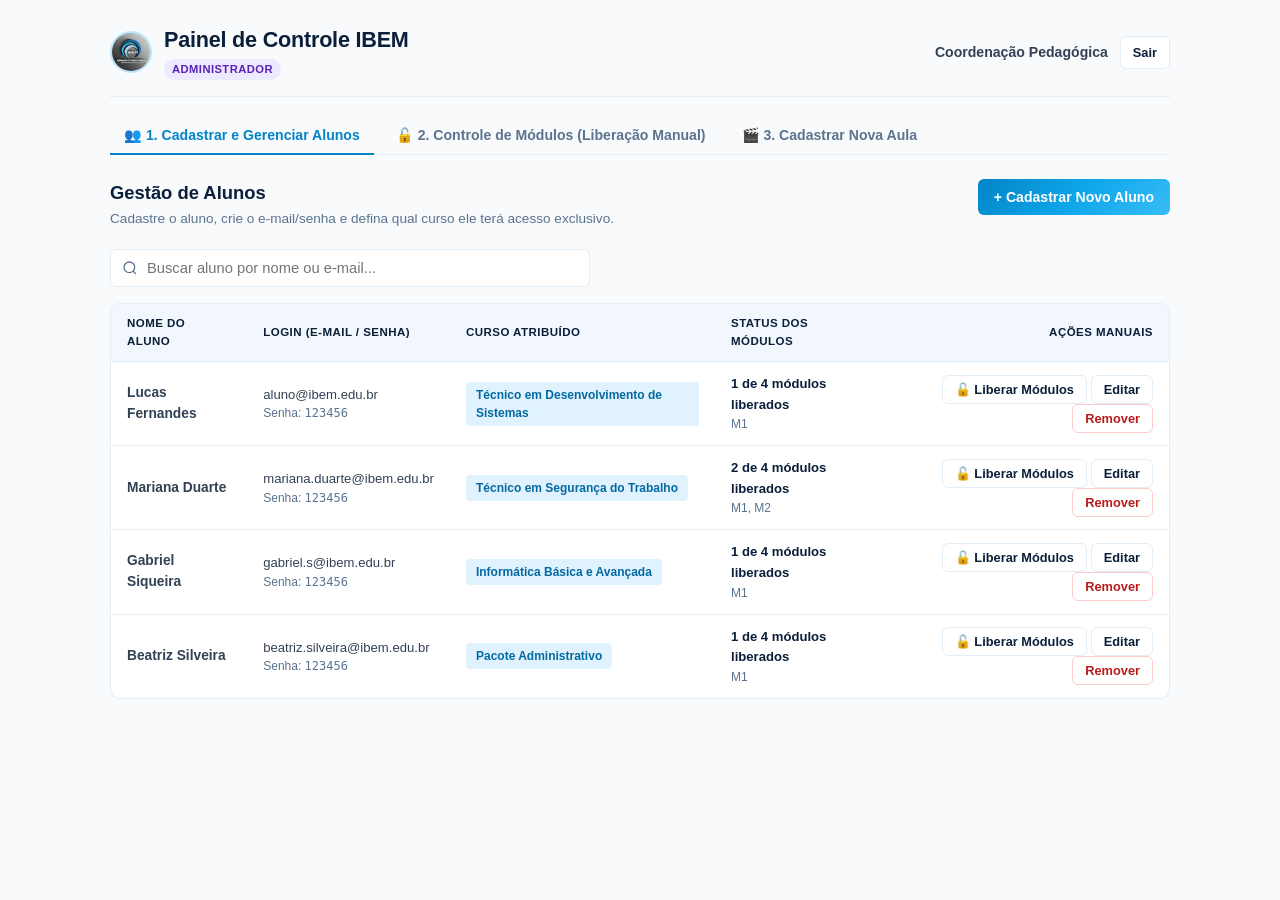
==== commit bea27987: "4.0" ====
--- a/admin.html
+++ b/admin.html
@@ -32,7 +32,7 @@
       </div>
     </header>
 
-    <!-- MENU DE NAVEGAÇÃO INTERNO COM APENAS AS 2 FUNÇÕES PRINCIPAIS -->
+    <!-- MENU DE NAVEGAÇÃO INTERNO COM AS FUNÇÕES PRINCIPAIS -->
     <nav class="subnav" aria-label="Navegação Administrativa">
       <button type="button" class="subnav-tab active" data-tab="admin-alunos" id="tabAdminAlunos">
         👥 1. Cadastrar e Gerenciar Alunos
@@ -40,6 +40,9 @@
       <button type="button" class="subnav-tab" data-tab="admin-modulos" id="tabAdminModulos">
         🔓 2. Controle de Módulos (Liberação Manual)
       </button>
+      <button type="button" class="subnav-tab" data-tab="admin-aulas" id="tabAdminAulas">
+        🎬 3. Cadastrar Nova Aula
+      </button>
     </nav>
 
     <!-- CONTEÚDO PRINCIPAL DO PAINEL -->
@@ -68,6 +71,9 @@
         </div>
 
         <!-- Tabela Limpa de Alunos -->
+        <div class="table-scroll-hint" aria-hidden="true">
+          <span>⟵ Deslize para o lado para ver todas as informações e botões ⟶</span>
+        </div>
         <div class="table-container">
           <table class="data-table" id="studentsTable">
             <thead>
@@ -97,14 +103,121 @@
               Tire o cadeado da tela do aluno com um clique. A liberação é manual e reflete imediatamente no Dashboard do estudante.
             </p>
           </div>
-          <button type="button" class="btn btn-secondary btn-sm" onclick="openLessonModal()" id="btnNewLesson">
-            + Adicionar Nova Aula
+          <button type="button" class="btn btn-secondary btn-sm" onclick="switchToAdminTab('admin-aulas')" id="btnNewLesson">
+            + Cadastrar Nova Aula
           </button>
         </div>
 
         <!-- Grade de Liberação Manual por Aluno -->
         <div id="moduleControlContainer" class="module-control-grid">
           <!-- Renderizado via JavaScript (app.js) com botões "Liberar Módulo X para Aluno Y" -->
+        </div>
+      </section>
+
+      <!-- ============================================================== -->
+      <!-- FUNÇÃO 3: CADASTRAR NOVA AULA (YOUTUBE + MATERIAL DIDÁTICO)    -->
+      <!-- ============================================================== -->
+      <section class="tab-pane" id="pane-admin-aulas" aria-labelledby="titleAulas">
+        <div class="pane-header">
+          <div>
+            <h2 class="pane-title" id="titleAulas">Cadastrar Nova Aula</h2>
+            <p class="pane-desc">
+              Adicione aulas com link do YouTube e resumo didático. O conteúdo fica salvo no sistema e será carregado dinamicamente para os alunos daquele curso.
+            </p>
+          </div>
+        </div>
+
+        <!-- FORMULÁRIO LIMPO DE CADASTRO DE AULA -->
+        <div class="section-box" style="margin-bottom: 24px;">
+          <form id="adminLessonForm" onsubmit="event.preventDefault(); saveAdminLesson();">
+            <div class="form-row-2col">
+              <div class="form-group">
+                <label class="form-label" for="formAdminLessonCourse">Selecionar o Curso:</label>
+                <select id="formAdminLessonCourse" class="form-select" required>
+                  <!-- Populado dinamicamente -->
+                </select>
+              </div>
+
+              <div class="form-group">
+                <label class="form-label" for="formAdminLessonModule">Módulo do Curso:</label>
+                <select id="formAdminLessonModule" class="form-select" required>
+                  <option value="1">Módulo 1</option>
+                  <option value="2">Módulo 2</option>
+                  <option value="3">Módulo 3</option>
+                  <option value="4">Módulo 4</option>
+                </select>
+              </div>
+            </div>
+
+            <div class="form-group">
+              <label class="form-label" for="formAdminLessonTitle">Título da Aula:</label>
+              <input 
+                type="text" 
+                id="formAdminLessonTitle" 
+                class="form-input" 
+                placeholder="Ex.: Aula 1: Primeiros Passos e Conceitos Fundamentais" 
+                required
+              >
+            </div>
+
+            <div class="form-group">
+              <label class="form-label" for="formAdminLessonVideo">Link do Vídeo (Focado em links do YouTube):</label>
+              <input 
+                type="text" 
+                id="formAdminLessonVideo" 
+                class="form-input" 
+                placeholder="Ex.: https://www.youtube.com/watch?v=... ou https://youtu.be/..." 
+                required
+              >
+              <span style="font-size:0.75rem; color:var(--text-muted); margin-top:2px;">
+                Aceita links normais do YouTube, links curtos (youtu.be) ou links incorporados (embed).
+              </span>
+            </div>
+
+            <div class="form-group">
+              <label class="form-label" for="formAdminLessonContent">Resumo / Material da Aula:</label>
+              <textarea 
+                id="formAdminLessonContent" 
+                class="form-textarea" 
+                rows="6" 
+                placeholder="Escreva aqui o conteúdo didático, instruções, tópicos e conceitos práticos que o aluno lerá nesta aula..." 
+                required
+              ></textarea>
+            </div>
+
+            <div style="display: flex; justify-content: flex-end; margin-top: 18px;">
+              <button type="submit" class="btn btn-primary btn-lg" id="btnSaveAdminLesson">
+                Salvar Aula
+              </button>
+            </div>
+          </form>
+        </div>
+
+        <!-- LISTA DAS AULAS CADASTRADAS NO LOCALSTORAGE -->
+        <div class="pane-header" style="margin-top: 36px;">
+          <div>
+            <h3 class="pane-title" style="font-size: 1.15rem;">Aulas Cadastradas no Sistema</h3>
+            <p class="pane-desc">Lista de todas as aulas salvas no sistema e disponíveis para os alunos.</p>
+          </div>
+        </div>
+
+        <div class="table-scroll-hint" aria-hidden="true">
+          <span>⟵ Deslize para o lado para ver todas as informações e botões ⟶</span>
+        </div>
+        <div class="table-container">
+          <table class="data-table" id="adminLessonsTable">
+            <thead>
+              <tr>
+                <th>Curso &amp; Módulo</th>
+                <th>Título da Aula</th>
+                <th>Vídeo do YouTube</th>
+                <th class="text-right">Ações</th>
+              </tr>
+            </thead>
+            <tbody id="adminLessonsTableBody">
+              <!-- Renderizado via app.js -->
+            </tbody>
+          </table>
         </div>
       </section>
 
@@ -166,44 +279,7 @@
     </div>
   </div>
 
-  <!-- MODAL: ADICIONAR NOVA AULA (ADMIN) -->
-  <div class="modal-backdrop" id="lessonModal" role="dialog" aria-modal="true" aria-labelledby="modalLessonTitle">
-    <div class="modal-box" style="max-width: 460px;">
-      <div class="modal-header">
-        <h3 class="modal-title" id="modalLessonTitle">Adicionar Nova Aula</h3>
-        <button type="button" class="btn-close" onclick="closeLessonModal()" aria-label="Fechar modal">✕</button>
-      </div>
-      <form id="lessonForm" onsubmit="event.preventDefault(); saveLesson();">
-        <div class="form-group">
-          <label class="form-label" for="formLessonCourse">Curso:</label>
-          <select id="formLessonCourse" class="form-select" required>
-            <!-- Populado dinamicamente -->
-          </select>
-        </div>
-        <div class="form-group">
-          <label class="form-label" for="formLessonModule">Módulo do Curso:</label>
-          <select id="formLessonModule" class="form-select" required>
-            <option value="1">Módulo 1</option>
-            <option value="2">Módulo 2</option>
-            <option value="3">Módulo 3</option>
-            <option value="4">Módulo 4</option>
-          </select>
-        </div>
-        <div class="form-group">
-          <label class="form-label" for="formLessonTitle">Título da Aula:</label>
-          <input type="text" id="formLessonTitle" class="form-input" required placeholder="Ex.: Aula 5: Técnicas Avançadas e Prática">
-        </div>
-        <div class="form-group">
-          <label class="form-label" for="formLessonDuration">Duração Estimada:</label>
-          <input type="text" id="formLessonDuration" class="form-input" required placeholder="Ex.: 20 min" value="20 min">
-        </div>
-        <div class="modal-actions">
-          <button type="button" class="btn btn-secondary" onclick="closeLessonModal()">Cancelar</button>
-          <button type="submit" class="btn btn-primary">Cadastrar Aula</button>
-        </div>
-      </form>
-    </div>
-  </div>
+
 
   <!-- TOAST / NOTIFICAÇÃO -->
   <div class="toast-container" id="toastContainer" aria-live="polite"></div>
--- a/styles.css
+++ b/styles.css
@@ -2666,7 +2666,807 @@
   color: var(--ibem-navy);
 }
 
-
-
-
-
+/* ==========================================================================
+   10.1 SISTEMA DE GESTÃO E EXIBIÇÃO DINÂMICA DE AULAS (ADMIN & ALUNO)
+   ========================================================================== */
+.form-textarea {
+  width: 100%;
+  padding: 11px 14px;
+  font-size: 0.92rem;
+  font-family: inherit;
+  color: var(--text-main);
+  background-color: #ffffff;
+  border: 1px solid var(--border-light);
+  border-radius: var(--radius-md);
+  transition: border-color 0.15s ease, box-shadow 0.15s ease;
+  line-height: 1.6;
+  resize: vertical;
+}
+
+.form-textarea:focus {
+  outline: none;
+  border-color: var(--ibem-blue-primary);
+  box-shadow: 0 0 0 3px rgba(2, 132, 199, 0.15);
+}
+
+/* Sub-lista de Aulas do Módulo no Dashboard do Aluno */
+.module-lessons-list {
+  display: flex;
+  flex-direction: column;
+  gap: 8px;
+  margin-top: 14px;
+  padding-top: 12px;
+  border-top: 1px dashed var(--border-light);
+  width: 100%;
+}
+
+.module-lesson-item {
+  display: flex;
+  align-items: center;
+  justify-content: space-between;
+  gap: 12px;
+  padding: 10px 14px;
+  background-color: #ffffff;
+  border: 1px solid var(--border-light);
+  border-radius: var(--radius-sm);
+  transition: all 0.15s ease;
+}
+
+.module-lesson-item:hover {
+  border-color: var(--ibem-blue-primary);
+  background-color: var(--ibem-blue-subtle);
+  transform: translateX(2px);
+}
+
+.lesson-item-left {
+  display: flex;
+  align-items: center;
+  gap: 10px;
+  flex: 1;
+  min-width: 0;
+}
+
+.lesson-item-badge {
+  font-size: 0.72rem;
+  font-weight: 700;
+  color: var(--ibem-blue-deep);
+  background-color: var(--ibem-blue-ice);
+  padding: 2px 7px;
+  border-radius: var(--radius-sm);
+  white-space: nowrap;
+}
+
+.lesson-item-title {
+  font-size: 0.88rem;
+  font-weight: 600;
+  color: var(--ibem-navy);
+  white-space: nowrap;
+  overflow: hidden;
+  text-overflow: ellipsis;
+}
+
+.lesson-item-action {
+  flex-shrink: 0;
+}
+
+/* Player Responsivo YouTube */
+.video-responsive-wrapper {
+  position: relative;
+  width: 100%;
+  aspect-ratio: 16 / 9;
+  background-color: #0b1f3a;
+  overflow: hidden;
+}
+
+#player,
+.video-responsive-wrapper iframe,
+.youtube-embed-frame {
+  position: absolute;
+  top: 0;
+  left: 0;
+  width: 100% !important;
+  height: 100% !important;
+  border: none;
+  display: block;
+}
+
+/* Botão de Conclusão com Bloqueio e Liberação Automática */
+.btn-classroom-complete:disabled,
+#btnMarkClassDone:disabled,
+#btnMarkClassDoneFooter:disabled {
+  background: #cbd5e1 !important;
+  color: #64748b !important;
+  border: 1px solid #cbd5e1 !important;
+  cursor: not-allowed !important;
+  opacity: 0.7 !important;
+  box-shadow: none !important;
+  filter: grayscale(1);
+}
+
+.btn-classroom-complete:disabled:hover,
+#btnMarkClassDone:disabled:hover,
+#btnMarkClassDoneFooter:disabled:hover {
+  background: #cbd5e1 !important;
+  color: #64748b !important;
+  box-shadow: none !important;
+  transform: none !important;
+}
+
+.btn-classroom-complete.is-unlocked,
+#btnMarkClassDone:not(:disabled),
+#btnMarkClassDoneFooter:not(:disabled) {
+  background: var(--ibem-gradient) !important;
+  color: #ffffff !important;
+  cursor: pointer !important;
+  opacity: 1 !important;
+  box-shadow: 0 4px 14px rgba(2, 132, 199, 0.4) !important;
+  transition: all 0.3s ease;
+}
+
+/* Alerta de Explicação Concluída na Tela */
+.lesson-alert-banner {
+  margin-top: 14px;
+  background: #ecfdf5;
+  border: 1px solid #a7f3d0;
+  border-radius: var(--radius-md);
+  padding: 12px 16px;
+  display: flex;
+  align-items: center;
+  justify-content: space-between;
+  gap: 16px;
+  color: #065f46;
+  box-shadow: 0 2px 8px rgba(5, 150, 105, 0.12);
+  animation: slideDownAlert 0.3s ease-out;
+}
+
+@keyframes slideDownAlert {
+  from {
+    opacity: 0;
+    transform: translateY(-8px);
+  }
+  to {
+    opacity: 1;
+    transform: translateY(0);
+  }
+}
+
+.lesson-alert-left {
+  display: flex;
+  align-items: center;
+  gap: 12px;
+}
+
+.lesson-alert-icon-box {
+  width: 32px;
+  height: 32px;
+  border-radius: 50%;
+  background: #059669;
+  color: #ffffff;
+  display: flex;
+  align-items: center;
+  justify-content: center;
+  font-weight: 700;
+  font-size: 0.95rem;
+  flex-shrink: 0;
+}
+
+.lesson-alert-text {
+  display: flex;
+  flex-direction: column;
+  gap: 2px;
+}
+
+.lesson-alert-title {
+  color: #064e3b;
+  font-size: 0.9rem;
+  font-weight: 700;
+}
+
+.lesson-alert-msg {
+  color: #047857;
+  font-size: 0.82rem;
+}
+
+.btn-test-sim {
+  border-color: #0369a1;
+  color: #38bdf8;
+  font-size: 0.72rem;
+}
+
+.btn-test-sim:hover {
+  background-color: rgba(56, 189, 248, 0.15);
+  color: #ffffff;
+}
+
+@media (max-width: 640px) {
+  .module-lesson-item {
+    flex-direction: column;
+    align-items: stretch;
+    gap: 10px;
+  }
+  
+  .module-lesson-item .btn {
+    width: 100%;
+    min-height: 42px;
+    justify-content: center;
+  }
+
+  .lesson-item-title {
+    white-space: normal;
+  }
+}
+
+/* ==========================================================================
+   11. RESPONSIVIDADE COMPLETA E EXPERIÊNCIA MOBILE (SMARTPHONES E TABLETS)
+   Garante 100% de usabilidade em celulares sem necessidade de dar zoom.
+   ========================================================================== */
+
+/* Prevenção global de scroll horizontal e ajuste suave de texto */
+html {
+  -webkit-text-size-adjust: 100%;
+  text-size-adjust: 100%;
+}
+
+body {
+  overflow-x: hidden;
+  width: 100%;
+}
+
+.table-scroll-hint {
+  display: none;
+}
+
+/* TABLETS E TELAS MÉDIAS (<= 960px) */
+@media (max-width: 960px) {
+  .classroom-grid {
+    grid-template-columns: 1fr;
+  }
+
+  .classroom-interactive-sidebar {
+    border-left: none;
+    border-top: 2px solid var(--border-light);
+  }
+}
+
+/* SMARTPHONES E TELAS MÓVEIS (<= 768px) */
+@media (max-width: 768px) {
+  /* Previne zoom automático indesejado no iOS Safari mantendo fonte mínima de 16px nos inputs */
+  input[type="text"],
+  input[type="email"],
+  input[type="password"],
+  select,
+  textarea {
+    font-size: 16px !important;
+  }
+
+  .form-input,
+  .form-select {
+    padding: 11px 14px;
+    min-height: 44px;
+  }
+
+  /* Área de toque padrão mínima para botões móveis (Thumb-friendly) */
+  .btn {
+    min-height: 44px;
+    padding: 10px 16px;
+    font-size: 0.9rem;
+  }
+
+  .btn-sm {
+    min-height: 38px;
+    padding: 8px 12px;
+    font-size: 0.82rem;
+  }
+
+  /* Layout Geral da Aplicação */
+  .app-layout {
+    padding: 14px 12px 36px;
+  }
+
+  .app-header {
+    flex-direction: column;
+    align-items: stretch;
+    gap: 12px;
+    margin-bottom: 16px;
+    padding-bottom: 14px;
+  }
+
+  .app-header-left {
+    justify-content: flex-start;
+    gap: 10px;
+  }
+
+  .app-header-logo {
+    width: 38px;
+    height: 38px;
+  }
+
+  .app-title {
+    font-size: 1.15rem;
+    line-height: 1.25;
+  }
+
+  .app-header-right {
+    display: flex;
+    align-items: center;
+    justify-content: space-between;
+    width: 100%;
+    padding-top: 10px;
+    border-top: 1px solid var(--border-light);
+  }
+
+  .app-header-right .user-name {
+    font-size: 0.84rem;
+  }
+
+  /* Painel Admin: Abas de Navegação em Botões Grandes Touch */
+  .subnav {
+    display: flex;
+    flex-direction: column;
+    gap: 6px;
+    border-bottom: none;
+    margin-bottom: 18px;
+  }
+
+  .subnav-tab {
+    width: 100%;
+    padding: 12px 14px;
+    background-color: var(--bg-surface);
+    border: 1px solid var(--border-light);
+    border-radius: var(--radius-md);
+    font-size: 0.88rem;
+    justify-content: flex-start;
+    min-height: 44px;
+  }
+
+  .subnav-tab.active {
+    background-color: var(--ibem-blue-ice);
+    border-color: var(--ibem-blue-primary);
+    color: var(--ibem-blue-deep);
+  }
+
+  .pane-header {
+    flex-direction: column;
+    align-items: stretch;
+    gap: 12px;
+  }
+
+  .pane-header .btn {
+    width: 100%;
+    min-height: 44px;
+    justify-content: center;
+  }
+
+  .filter-bar {
+    width: 100%;
+    margin-bottom: 12px;
+  }
+
+  .search-input-wrapper {
+    width: 100%;
+    min-width: 100%;
+  }
+
+  .form-input-search {
+    padding-left: 36px;
+    min-height: 44px;
+  }
+
+  /* Dica de rolagem horizontal para tabelas no celular */
+  .table-scroll-hint {
+    display: block;
+    font-size: 0.72rem;
+    color: var(--ibem-blue-primary);
+    background-color: var(--ibem-blue-ice);
+    padding: 6px 12px;
+    border-radius: var(--radius-sm);
+    text-align: center;
+    margin-bottom: 8px;
+    font-weight: 600;
+  }
+
+  .table-container {
+    border-radius: var(--radius-md);
+    -webkit-overflow-scrolling: touch;
+    margin-bottom: 16px;
+  }
+
+  .data-table {
+    min-width: 620px;
+  }
+
+  .data-table th,
+  .data-table td {
+    padding: 10px 12px;
+    font-size: 0.82rem;
+  }
+
+  /* Painel Admin: Controle Manual de Módulos */
+  .student-control-card {
+    padding: 14px 12px;
+  }
+
+  .student-control-header {
+    flex-direction: column;
+    align-items: flex-start;
+    gap: 6px;
+  }
+
+  .student-module-row {
+    flex-direction: column;
+    align-items: stretch;
+    gap: 10px;
+    padding: 12px;
+  }
+
+  .student-module-row > div:last-child {
+    width: 100%;
+  }
+
+  .student-module-row .btn {
+    width: 100%;
+    min-height: 44px;
+    justify-content: center;
+    font-size: 0.88rem;
+  }
+
+  /* Dashboard do Aluno */
+  .student-switcher-bar {
+    flex-direction: column;
+    align-items: stretch;
+    gap: 10px;
+    padding: 12px;
+    margin-bottom: 16px;
+  }
+
+  .student-switcher-controls {
+    flex-direction: column;
+    align-items: stretch;
+    width: 100%;
+    gap: 4px;
+  }
+
+  .student-switcher-controls select {
+    width: 100%;
+    min-height: 44px;
+  }
+
+  .metric-card-grid {
+    grid-template-columns: 1fr;
+    gap: 12px;
+    margin-bottom: 18px;
+  }
+
+  .metric-card {
+    padding: 16px 14px;
+  }
+
+  .metric-value {
+    font-size: 1.6rem;
+  }
+
+  .metric-value-sm {
+    font-size: 1.25rem;
+  }
+
+  .section-box {
+    padding: 16px 14px;
+    margin-bottom: 18px;
+  }
+
+  .section-desc {
+    font-size: 0.82rem;
+    line-height: 1.45;
+  }
+
+  /* Sala de Aula Interativa no Celular */
+  .classroom-navbar {
+    padding: 10px 14px;
+    flex-direction: column;
+    align-items: stretch;
+    gap: 10px;
+    position: static;
+  }
+
+  .classroom-nav-left {
+    width: 100%;
+    justify-content: space-between;
+    gap: 10px;
+  }
+
+  .classroom-crumbs {
+    font-size: 0.78rem;
+    min-width: 0;
+    flex: 1;
+    overflow: hidden;
+    text-overflow: ellipsis;
+    white-space: nowrap;
+  }
+
+  .crumb-lesson {
+    display: inline-block;
+    max-width: 160px;
+    overflow: hidden;
+    text-overflow: ellipsis;
+    white-space: nowrap;
+    vertical-align: bottom;
+  }
+
+  .classroom-nav-right {
+    width: 100%;
+    display: flex;
+    justify-content: space-between;
+    gap: 8px;
+    padding-top: 8px;
+    border-top: 1px solid var(--border-light);
+  }
+
+  .classroom-nav-right .btn {
+    flex: 1;
+    min-height: 42px;
+    padding: 8px 6px;
+    font-size: 0.8rem;
+    text-align: center;
+    justify-content: center;
+  }
+
+  .classroom-main-content {
+    padding: 16px 12px 36px;
+  }
+
+  .player-container {
+    margin-bottom: 18px;
+    border-radius: var(--radius-sm);
+  }
+
+  .video-placeholder {
+    aspect-ratio: 16 / 9;
+  }
+
+  .video-play-btn {
+    width: 52px;
+    height: 52px;
+  }
+
+  .video-play-btn svg {
+    width: 26px;
+    height: 26px;
+  }
+
+  .video-overlay-info {
+    font-size: 0.72rem;
+    bottom: 8px;
+    left: 10px;
+    right: 10px;
+  }
+
+  .player-controls-bar {
+    flex-direction: column;
+    align-items: stretch;
+    gap: 8px;
+    padding: 10px 12px;
+  }
+
+  .player-buttons, 
+  .player-tools {
+    display: flex;
+    width: 100%;
+    justify-content: space-between;
+    gap: 6px;
+  }
+
+  .btn-control {
+    flex: 1;
+    min-height: 36px;
+    font-size: 0.75rem;
+    text-align: center;
+    margin-right: 0;
+  }
+
+  .article-title {
+    font-size: 1.3rem;
+    line-height: 1.35;
+    margin-bottom: 8px;
+  }
+
+  .article-meta {
+    flex-wrap: wrap;
+    font-size: 0.76rem;
+    gap: 6px;
+    margin-bottom: 16px;
+    padding-bottom: 12px;
+  }
+
+  .article-body {
+    font-size: 0.98rem;
+    line-height: 1.7;
+  }
+
+  .styled-list {
+    padding-left: 18px;
+    gap: 8px;
+  }
+
+  .quote-box {
+    padding: 12px 14px;
+    margin: 18px 0;
+    font-size: 0.88rem;
+  }
+
+  /* Downloads de Material de Apoio no Mobile */
+  .material-download-card {
+    padding: 12px;
+    gap: 10px;
+  }
+
+  .material-name {
+    font-size: 0.85rem;
+    white-space: normal;
+    line-height: 1.3;
+  }
+
+  .material-meta {
+    font-size: 0.72rem;
+  }
+
+  .btn-download-icon {
+    width: 42px;
+    height: 42px;
+    min-width: 42px;
+  }
+
+  /* Quizzes Interativos no Mobile */
+  .classroom-interactive-sidebar {
+    padding: 20px 14px;
+  }
+
+  .interactive-card {
+    padding: 14px 12px;
+  }
+
+  .card-question {
+    font-size: 0.88rem;
+    line-height: 1.45;
+  }
+
+  .btn-option {
+    min-height: 46px;
+    padding: 10px 12px;
+    font-size: 0.85rem;
+  }
+
+  .match-term-row {
+    flex-direction: column;
+    align-items: stretch;
+    gap: 6px;
+    padding: 10px;
+  }
+
+  .btn-match {
+    min-height: 42px;
+    font-size: 0.84rem;
+    width: 100%;
+    text-align: center;
+  }
+
+  /* Modais em Telas Pequenas */
+  .modal-backdrop {
+    padding: 12px;
+    align-items: center;
+  }
+
+  .modal-box {
+    max-width: 100%;
+    width: 100%;
+    max-height: 90vh;
+    overflow-y: auto;
+    padding: 20px 16px;
+  }
+
+  .modal-actions {
+    flex-direction: column-reverse;
+    gap: 8px;
+  }
+
+  .modal-actions .btn {
+    width: 100%;
+    min-height: 44px;
+  }
+}
+
+/* SMARTPHONES COMPACTOS (<= 640px) */
+@media (max-width: 640px) {
+  /* Trilha de Aprendizado em Cards Touch Verticais Amigáveis */
+  .track-card {
+    flex-direction: column;
+    align-items: stretch;
+    gap: 12px;
+    padding: 16px 14px;
+  }
+
+  .track-card .track-status-icon {
+    align-self: flex-start;
+  }
+
+  .track-details {
+    width: 100%;
+  }
+
+  .track-title {
+    font-size: 1.02rem;
+    line-height: 1.35;
+  }
+
+  .track-meta {
+    font-size: 0.82rem;
+    line-height: 1.45;
+    margin-top: 4px;
+  }
+
+  .track-action {
+    width: 100%;
+    margin-top: 4px;
+  }
+
+  .track-action .btn {
+    width: 100%;
+    min-height: 46px;
+    font-size: 0.95rem;
+    font-weight: 700;
+    justify-content: center;
+  }
+}
+
+/* SMARTPHONES PEQUENOS (<= 480px) */
+@media (max-width: 480px) {
+  .login-wrapper {
+    padding: 16px 12px;
+  }
+
+  .login-card {
+    padding: 24px 16px;
+    box-shadow: 0 4px 16px rgba(2, 132, 199, 0.08);
+  }
+
+  .login-logo-img {
+    width: 76px;
+    height: 76px;
+  }
+
+  .login-title {
+    font-size: 1.25rem;
+  }
+
+  .login-slogan {
+    font-size: 0.78rem;
+  }
+
+  .quick-actions {
+    flex-direction: column;
+    gap: 8px;
+  }
+
+  .btn-chip {
+    width: 100%;
+    min-height: 44px;
+    font-size: 0.82rem;
+  }
+
+  .toast-container {
+    left: 12px;
+    right: 12px;
+    bottom: 16px;
+  }
+
+  .toast {
+    font-size: 0.82rem;
+    padding: 10px 14px;
+    width: 100%;
+  }
+}
+
+
+
+
+
+
